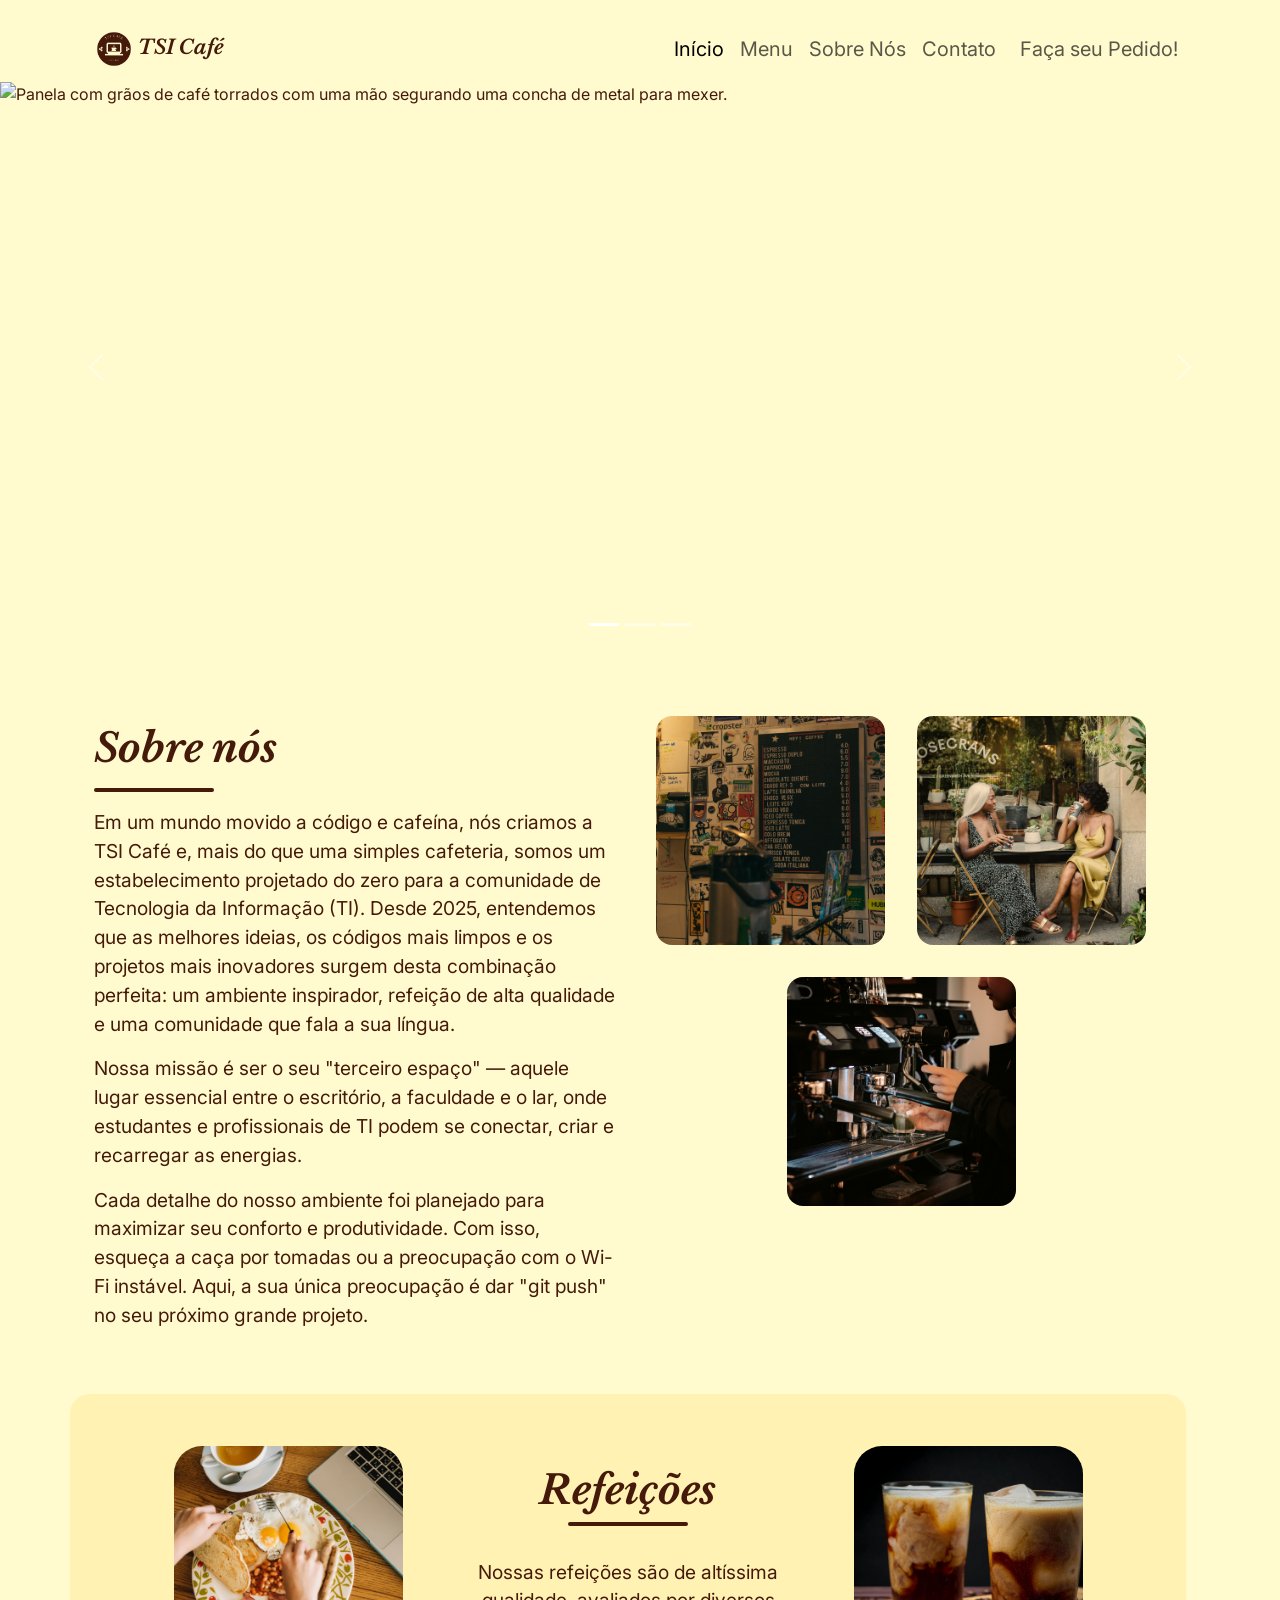
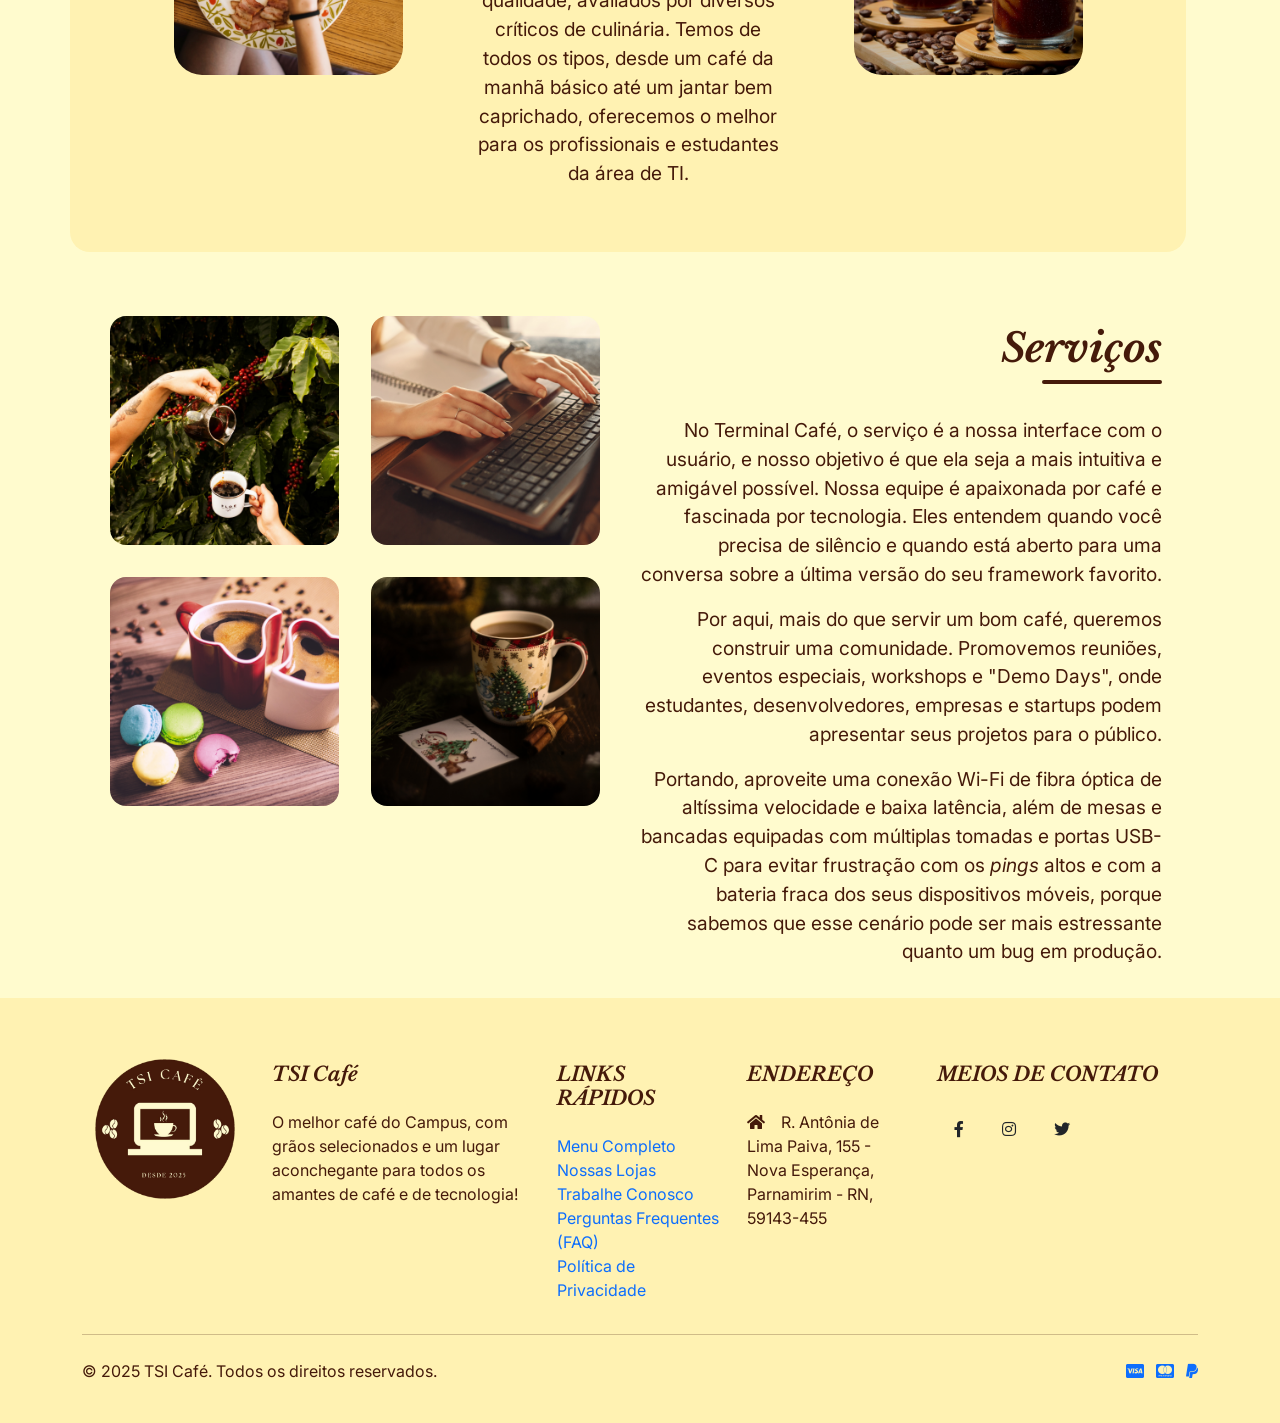
==== pages/home.html @ 7033ffb3 "Revisão da mesclagem de arquivos" ====
<!DOCTYPE html>
<html lang="pt-BR">
  <head>
    <meta charset="UTF-8" />
    <meta http-equiv="X-UA-Compatible" content="IE=edge" />
    <meta name="viewport" content="width=device-width, initial-scale=1.0" />
    <!-- Bootstrap 5 -->
    <link
      href="https://cdn.jsdelivr.net/npm/bootstrap@5.3.7/dist/css/bootstrap.min.css"
      rel="stylesheet"
    />
    <link
      rel="stylesheet"
      href="https://cdnjs.cloudflare.com/ajax/libs/font-awesome/5.15.4/css/all.min.css"
    />
    <link rel="stylesheet" href="../public/home.css" />
    <title>Bem-vindo(a) ao TSI Café!</title>
  </head>
  <body>
    <!-- Barra de Navegação -->
    <div id="barra-navegacao" class="container mt-3 rounded-3">
      <nav class="navbar navbar-expand-lg fs-5">
        <div class="container-fluid">
          <a class="navbar-brand" href="#">
            <img
              src="../public/img/TSI Café LOGO (TRANSPARENTE).png"
              alt="Logo do TSI Café"
              width="40px"
              height="40px"
            />
            TSI Café
          </a>
          <button
            class="navbar-toggler"
            type="button"
            data-bs-toggle="collapse"
            data-bs-target="#navbarNav"
            aria-controls="navbarNav"
            aria-expanded="false"
            aria-label="Toggle navigation"
          >
            <span class="navbar-toggler-icon"></span>
          </button>
          <div class="collapse navbar-collapse" id="navbarNav">
            <ul class="navbar-nav ms-auto">
              <li class="nav-item">
                <a class="nav-link active" aria-current="page" href="#"
                  >Início</a
                >
              </li>
              <li class="nav-item">
                <a class="nav-link" href="#">Menu</a>
              </li>
              <li class="nav-item">
                <a class="nav-link" href="#">Sobre Nós</a>
              </li>
              <li class="nav-item">
                <a class="nav-link" href="#">Contato</a>
              </li>
              <li class="nav-item">
                <a class="nav-link btn ms-2" href="shop.html"
                  >Faça seu Pedido!</a
                >
              </li>
            </ul>
          </div>
        </div>
      </nav>
    </div>
    <!-- Conteúdo/Página Principal -->
    <!-- Banners (CARROSSEL SLIDES) -->
    <div
      id="apresentacao_cafeteria"
      class="carousel slide carousel-fade mt-0 mb-5"
    >
      <div class="carousel-indicators">
        <button
          type="button"
          data-bs-target="#apresentacao_cafeteria"
          data-bs-slide-to="0"
          class="active"
          aria-current="true"
          aria-label="Slide 1"
        ></button>
        <button
          type="button"
          data-bs-target="#apresentacao_cafeteria"
          data-bs-slide-to="1"
          aria-label="Slide 2"
        ></button>
        <button
          type="button"
          data-bs-target="#apresentacao_cafeteria"
          data-bs-slide-to="2"
          aria-label="Slide 3"
        ></button>
      </div>
      <div class="carousel-inner">
        <!-- Slide 01 -->
        <div class="carousel-item active">
          <img
            src="../public/img/Conheça.png"
            class="d-block w-100"
            alt="Panela com grãos de café torrados com uma mão segurando uma concha de metal para mexer."
            style="width: auto; height: 570px"
          />
          <div class="carousel-caption d-none d-md-block">
            <h4 class="banner-home-titulo">
              Conheça como o nosso café é feito
            </h4>
            <p class="banner-home-descricao">
              Trabalhamos com grãos selecionados, de origem única e torra
              artesanal. Nossos baristas, ou como gostamos de chamar, nossos
              "Engenheiros de Cafeína", estão prontos para preparar o melhor
              café para auxiliar no seu desenvolvimento.
            </p>
          </div>
        </div>
        <!-- Slide 02 -->
        <div class="carousel-item">
          <img
            src="../public/img/Aconchegue-se.png"
            class="d-block w-100"
            alt="Conjunto de três amigos em uma mesa aproveitando o café, com um deles usando um laptop."
            style="width: auto; height: 570px"
          />
          <div class="carousel-caption d-none d-md-block">
            <h4 class="banner-home-titulo">
              Aconchegue-se com o nosso serviço de qualidade
            </h4>
            <p class="banner-home-descricao">
              Seja para debugar um código complexo, compilar um projeto da
              faculdade ou simplesmente sincronizar com a comunidade, o TSI Café
              é a sua casa. Puxe uma cadeira, conecte seu notebook e vamos,
              juntos, construir algo incrível.
            </p>
          </div>
        </div>
        <!-- Slide 03 -->
        <div class="carousel-item">
          <img
            src="../public/img/Desfrute.png"
            class="d-block w-100"
            alt="Uma estante enorme de livros com uma escada de suporte de madeira a frente."
            style="width: auto; height: 570px"
          />
          <div class="carousel-caption d-none d-md-block">
            <h4 class="banner-home-titulo">Desfrute de nossas parcerias</h4>
            <p class="banner-home-descricao">
              Nosso ecossistema vai além do café. Em <i>collab</i> com as
              principais empresas de tecnologia, startups e universidades,
              compilamos eventos e workshops exclusivos para a nossa comunidade.
              Além disso, nossas parcerias com livrarias e jornais garantem que
              você sempre tenha acesso a conhecimento e cultura de qualidade,
              sincronizando o melhor dos mundos para alimentar sua criatividade
              e seus projetos.
            </p>
          </div>
        </div>
      </div>
      <!-- Botões de navegação dos slides -->
      <button
        class="carousel-control-prev"
        type="button"
        data-bs-target="#apresentacao_cafeteria"
        data-bs-slide="prev"
      >
        <span class="carousel-control-prev-icon" aria-hidden="true"></span>
        <span class="visually-hidden">Anterior</span>
      </button>
      <button
        class="carousel-control-next"
        type="button"
        data-bs-target="#apresentacao_cafeteria"
        data-bs-slide="next"
      >
        <span class="carousel-control-next-icon" aria-hidden="true"></span>
        <span class="visually-hidden">Próximo</span>
      </button>
    </div>
    <main class="container mb-3 w-100">
      <!-- Seção "Sobre nós" -->
      <section id="sobre-container" class="container row">
        <article class="col w-50 text-start">
          <h1 class="secao-titulo">Sobre nós</h1>
          <hr
            style="
              width: 120px;
              border: 2.75px solid #451a0a;
              border-radius: 5px;
              opacity: 1;
            "
          />
          <p class="descricao">
            Em um mundo movido a código e cafeína, nós criamos a TSI Café e,
            mais do que uma simples cafeteria, somos um estabelecimento
            projetado do zero para a comunidade de Tecnologia da Informação
            (TI). Desde 2025, entendemos que as melhores ideias, os códigos mais
            limpos e os projetos mais inovadores surgem desta combinação
            perfeita: um ambiente inspirador, refeição de alta qualidade e uma
            comunidade que fala a sua língua.
          </p>
          <p class="descricao">
            Nossa missão é ser o seu "terceiro espaço" — aquele lugar essencial
            entre o escritório, a faculdade e o lar, onde estudantes e
            profissionais de TI podem se conectar, criar e recarregar as
            energias.
          </p>
          <p class="descricao">
            Cada detalhe do nosso ambiente foi planejado para maximizar seu
            conforto e produtividade. Com isso, esqueça a caça por tomadas ou a
            preocupação com o Wi-Fi instável. Aqui, a sua única preocupação é
            dar "git push" no seu próximo grande projeto.
          </p>
        </article>
        <figure class="col w-50">
          <img
            class="rounded-5 float-start w-50 p-3"
            src="../public/img/Espaço 03 (EXTRAS).png"
            alt="Espaço de atendimento com o laptop e a parede preenchida de adesivos diversos, além de um menu na parede com todos os itens disponíveis."
          />
          <img
            class="rounded-5 float-end w-50 p-3"
            src="../public/img/Espaço 01 (EXTRAS).png"
            alt="Duas mulheres negras, uma jovem e uma idosa, sentadas na frente de um estabelecimento, enquanto coversam e tomam café."
          />
          <img
            class="rounded-5 mx-auto d-block w-50 p-3"
            src="../public/img/Espaço 02 (EXTRAS).png"
            alt="Uma máquina de café profissional sendo usada por um homem calcasiano preparando uma xícara de café."
          />
        </figure>
      </section>
      <!-- Seção "Refeições" -->
      <section id="refeicoes-container" class="container row p-5">
        <figure class="col w-25">
          <img
            class="rounded-5 mx-auto d-block align-middle w-75 p-1"
            src="../public/img/Refeição (EXTRAS).png"
            alt="Em destaque, um prato cheio com ovos, pão, feijão e bacon, além de um copo de café e, ao lado, um laptop."
          />
        </figure>
        <article class="col w-50 text-center">
          <h1 class="secao-titulo">Refeições</h1>
          <hr
            style="
              margin: 0 auto 2rem auto;
              width: 120px;
              border: 2.75px solid #451a0a;
              border-radius: 5px;
              opacity: 1;
            "
          />
          <p class="descricao">
            Nossas refeições são de altíssima qualidade, avaliados por diversos
            críticos de culinária. Temos de todos os tipos, desde um café da
            manhã básico até um jantar bem caprichado, oferecemos o melhor para
            os profissionais e estudantes da área de TI.
          </p>
        </article>
        <figure class="col w-25">
          <img
            class="rounded-5 mx-auto d-block w-75 p-1"
            src="../public/img/Café gelado (EXTRAS).png"
            alt="Dois copos de vidro transparente de café com leite gelado."
          />
        </figure>
      </section>
      <!-- Seção "Serviços" -->
      <section id="servicos-container" class="container row">
        <figure class="col w-50">
          <img
            class="rounded-5 float-start w-50 p-3"
            src="../public/img/Campos de Café (EXTRAS).png"
            alt="Copo de café sendo servido em frente a uma muda de café."
          />
          <img
            class="rounded-5 float-end w-50 p-3"
            src="../public/img/Computador (EXTRAS).png"
            alt="Um laptop sendo usado por uma pessoa com um caderno aberto embaixo dos braços."
          />
          <img
            class="rounded-5 float-start w-50 p-3"
            src="../public/img/Evento 01 (EXTRAS).png"
            alt="Duas xícaras com formato de coração cheios de café, acompanhados de macarones coloridos."
          />
          <img
            class="rounded-5 float-end w-50 p-3"
            src="../public/img/Evento 02 (EXTRAS).png"
            alt="Uma caneca com árvore de natal como desenho cheio de café, ao lado de um conjunto de canela e uma carta de Natal."
          />
        </figure>
        <article class="col w-50 text-end">
          <h1 class="secao-titulo">Serviços</h1>
          <hr
            style="
              margin: 0 0 2rem auto;
              width: 120px;
              border: 2.75px solid #451a0a;
              border-radius: 5px;
              opacity: 1;
            "
          />
          <p class="descricao">
            No Terminal Café, o serviço é a nossa interface com o usuário, e
            nosso objetivo é que ela seja a mais intuitiva e amigável possível.
            Nossa equipe é apaixonada por café e fascinada por tecnologia. Eles
            entendem quando você precisa de silêncio e quando está aberto para
            uma conversa sobre a última versão do seu framework favorito.
          </p>
          <p class="descricao">
            Por aqui, mais do que servir um bom café, queremos construir uma
            comunidade. Promovemos reuniões, eventos especiais, workshops e
            "Demo Days", onde estudantes, desenvolvedores, empresas e startups
            podem apresentar seus projetos para o público.
          </p>
          <p class="descricao">
            Portando, aproveite uma conexão Wi-Fi de fibra óptica de altíssima
            velocidade e baixa latência, além de mesas e bancadas equipadas com
            múltiplas tomadas e portas USB-C para evitar frustração com os
            <i>pings</i> altos e com a bateria fraca dos seus dispositivos
            móveis, porque sabemos que esse cenário pode ser mais estressante
            quanto um bug em produção.
          </p>
        </article>
      </section>
    </main>
    <!-- Rodepé da Página -->
    <footer class="pt-5 pb-4">
      <div class="container text-center text-md-start">
        <div class="row text-center text-md-start">
          <!-- Resumo da Marca -->
          <figure class="col-md-3 col-lg-2 col-xl-2 mx-auto">
            <img
              id="logo-tsi-cafe-maior"
              class="p-0 m-0 w-100"
              src="../public/img/TSI Café LOGO (TRANSPARENTE).png"
              alt="Logo do TSI Café"
            />
          </figure>
          <div class="col-md-3 col-lg-3 col-xl-3 mx-auto mt-3">
            <h5 class="mb-4 rodape-titulo">TSI Café</h5>
            <p>
              O melhor café do Campus, com grãos selecionados e um lugar
              aconchegante para todos os amantes de café e de tecnologia!
            </p>
          </div>
          <!-- Liks de Acesso Rápidos -->
          <div class="col-md-2 col-lg-2 col-xl-2 mx-auto mt-3">
            <h5 class="text-uppercase mb-4 rodape-titulo">Links Rápidos</h5>
            <ul class="list-unstyled">
              <li>
                <a href="#" style="text-decoration: none"> Menu Completo</a>
              </li>
              <li>
                <a href="#" style="text-decoration: none"> Nossas Lojas</a>
              </li>
              <li>
                <a href="#" style="text-decoration: none"> Trabalhe Conosco</a>
              </li>
              <li>
                <a href="#" style="text-decoration: none">
                  Perguntas Frequentes (FAQ)</a
                >
              </li>
              <li>
                <a href="#" style="text-decoration: none">
                  Política de Privacidade</a
                >
              </li>
            </ul>
          </div>
          <!-- Endereço do Estabelecimento -->
          <div class="col-md-3 col-lg-2 col-xl-2 mx-auto mt-3">
            <h5 class="text-uppercase mb-4 rodape-titulo">Endereço</h5>
            <p>
              <i class="fas fa-home me-3"></i>R. Antônia de Lima Paiva, 155 -
              Nova Esperança, Parnamirim - RN, 59143-455
            </p>
          </div>
          <!-- Meios de Comunicação / Redes Sociais -->
          <div class="col-md-4 col-lg-3 col-xl-3 mx-auto mt-3">
            <h5 class="text-uppercase mb-4 rodape-titulo">Meios de Contato</h5>
            <a href="#" class="btn btn-social mx-1">
              <i class="fab fa-facebook-f"></i>
            </a>
            <a href="#" class="btn btn-social mx-1">
              <i class="fab fa-instagram"></i>
            </a>
            <a href="#" class="btn btn-social mx-1">
              <i class="fab fa-twitter"></i>
            </a>
            <!-- Coloque também o GitHub aqui, com o link para a página do trabalho. -->
          </div>
        </div>
        <!-- Direitos autorais -->
        <hr class="mb-4" />
        <div class="row align-items-center">
          <div class="col-md-7 col-lg-8">
            <p class="text-center text-md-start">
              &copy 2025 TSI Café. Todos os direitos reservados.
            </p>
          </div>
          <div class="col-md-5 col-lg-4">
            <div class="text-center text-md-end">
              <ul class="list-unstyled list-inline">
                <li class="list-inline-item">
                  <a href="#" style="text-decoration: none"
                    ><i class="fab fa-cc-visa"></i
                  ></a>
                </li>
                <li class="list-inline-item">
                  <a href="#" style="text-decoration: none"
                    ><i class="fab fa-cc-mastercard"></i
                  ></a>
                </li>
                <li class="list-inline-item">
                  <a href="#" style="text-decoration: none"
                    ><i class="fab fa-paypal"></i
                  ></a>
                </li>
              </ul>
            </div>
          </div>
        </div>
      </div>
    </footer>
  </body>
  <script src="https://cdn.jsdelivr.net/npm/bootstrap@5.3.7/dist/js/bootstrap.bundle.min.js"></script>
</html>
---- public/home.css ----
/* ===== BASE DO SITE ===== */
/* Importar fontes: */
/* Inter Sans-serif Font */
@import url("https://fonts.googleapis.com/css2?family=Inter:ital,opsz,wght@0,14..32,100..900;1,14..32,100..900&display=swap");
/* Libre Baskerville Serif Font */
@import url("https://fonts.googleapis.com/css2?family=Libre+Baskerville:ital,wght@0,400;0,700;1,400&display=swap");

* {
  margin: 0;
  padding: 0;
  box-sizing: border-box;
  font-family: "Inter", sans-serif, Arial, Helvetica, sans-serif;
}

body {
  background-color: #fffbce; /* Bege claro */
  color: #451a0a; /* Marrom café */
  font-style: normal;
}

.navbar-brand {
  color: #451a0a;
}

/* ===== CARROSSEL ===== */
.banner-home-titulo,
.banner-home-descricao {
  color: #fffbce;
}

.navbar-brand,
.banner-home-titulo,
.rodape-titulo {
  font-family: "Libre Baskerville", serif, "Times New Roman", Times, serif;
  font-weight: bold;
  font-style: italic;
}

/* ===== CONTEÚDO PRINCIPAL DA PÁGINA ===== */
/* Formatação das seções */
.secao-titulo {
  margin-top: 1.5rem;
  margin-bottom: 0.5rem;
  font-family: "Libre Baskerville", serif, "Times New Roman", Times, serif;
  font-weight: bold;
  font-style: italic;
}

#sobre-container,
#refeicoes-container,
#servicos-container {
  margin-top: 3rem;
}

#refeicoes-container {
  background-color: #fff2b2;
  border-radius: 20px;
}

.descricao {
  font-size: larger;
}

/* ===== RODAPÉ ===== */
footer {
  background-color: #fff2b2;
}
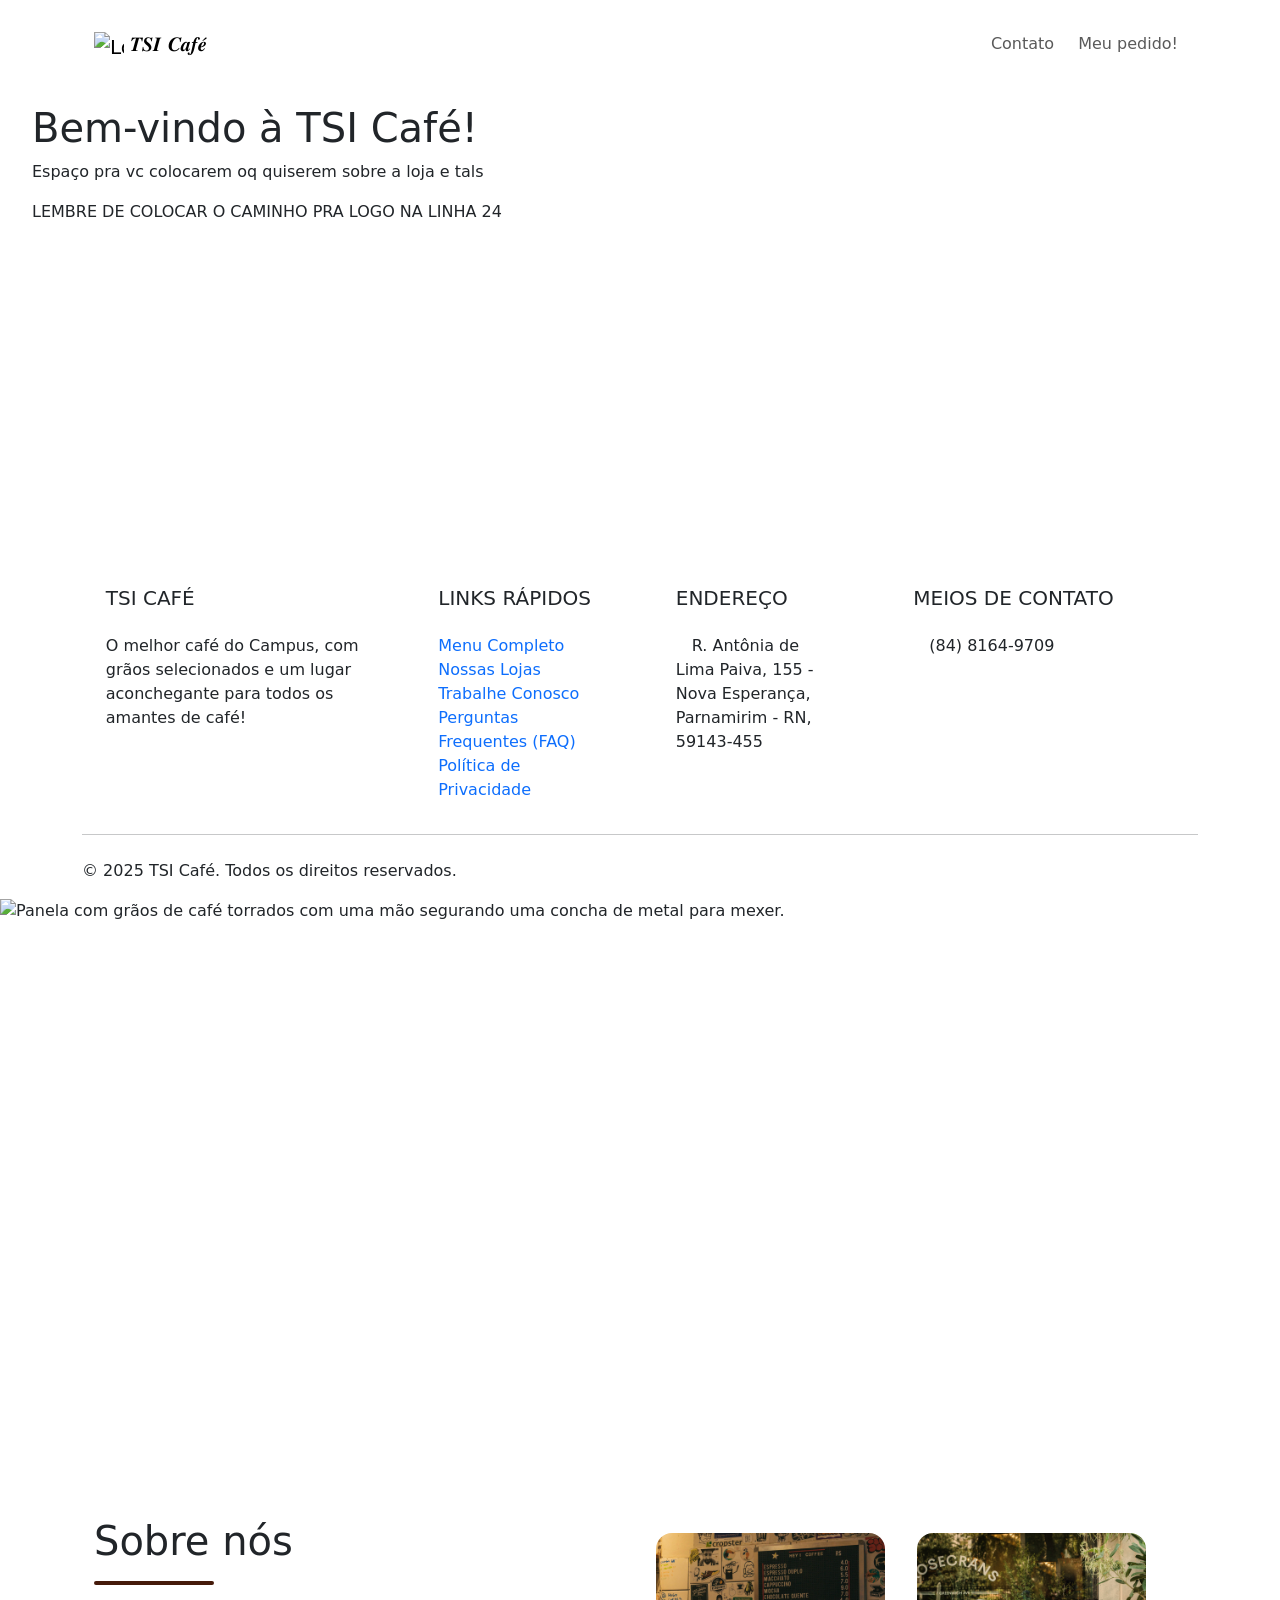
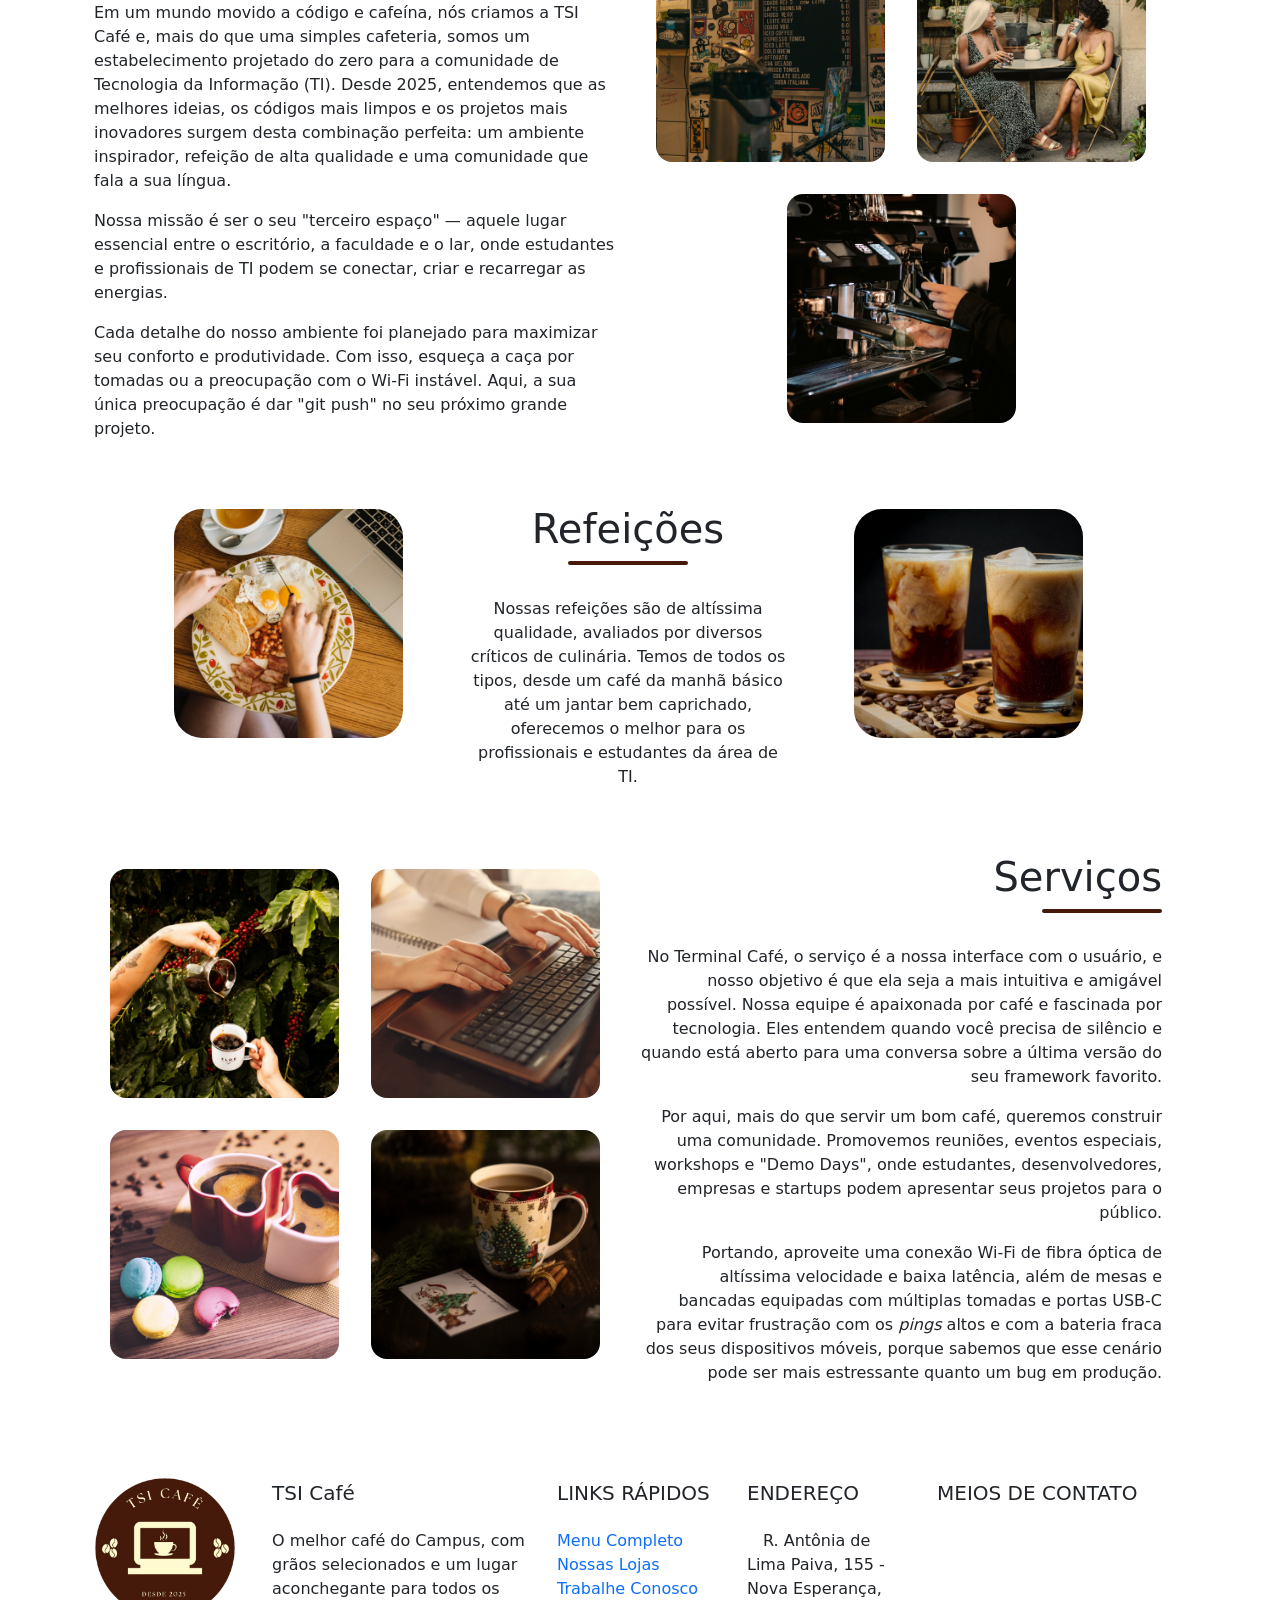
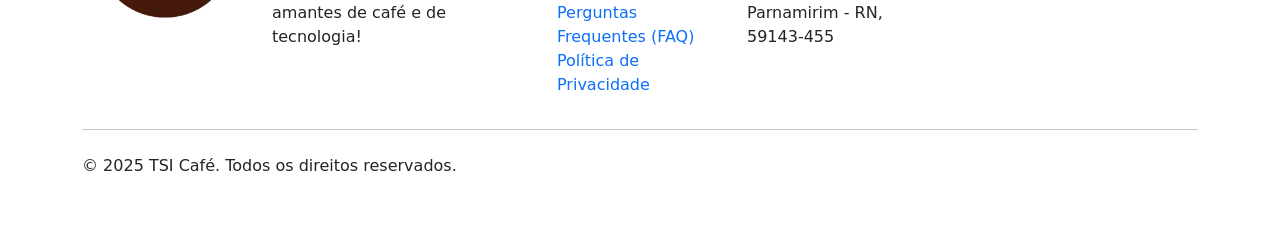
==== commit 2bb123a5: "Merge: Resolvido conflitos em HTML e CSS, e ajustado caminhos" ====
--- a/pages/home.html
+++ b/pages/home.html
@@ -6,64 +6,102 @@
     <meta name="viewport" content="width=device-width, initial-scale=1.0" />
     <!-- Bootstrap 5 -->
     <link
-      href="https://cdn.jsdelivr.net/npm/bootstrap@5.3.7/dist/css/bootstrap.min.css"
-      rel="stylesheet"
+        href="https://cdn.jsdelivr.net/npm/bootstrap@5.3.7/dist/css/bootstrap.min.css"
+        rel="stylesheet"
     />
-    <link
-      rel="stylesheet"
-      href="https://cdnjs.cloudflare.com/ajax/libs/font-awesome/5.15.4/css/all.min.css"
-    />
-    <link rel="stylesheet" href="../public/home.css" />
-    <title>Bem-vindo(a) ao TSI Café!</title>
-  </head>
-  <body>
-    <!-- Barra de Navegação -->
-    <div id="barra-navegacao" class="container mt-3 rounded-3">
-      <nav class="navbar navbar-expand-lg fs-5">
-        <div class="container-fluid">
-          <a class="navbar-brand" href="#">
-            <img
-              src="../public/img/TSI Café LOGO (TRANSPARENTE).png"
-              alt="Logo do TSI Café"
-              width="40px"
-              height="40px"
-            />
-            TSI Café
-          </a>
-          <button
-            class="navbar-toggler"
-            type="button"
-            data-bs-toggle="collapse"
-            data-bs-target="#navbarNav"
-            aria-controls="navbarNav"
-            aria-expanded="false"
-            aria-label="Toggle navigation"
-          >
-            <span class="navbar-toggler-icon"></span>
-          </button>
-          <div class="collapse navbar-collapse" id="navbarNav">
-            <ul class="navbar-nav ms-auto">
-              <li class="nav-item">
-                <a class="nav-link active" aria-current="page" href="#"
-                  >Início</a
-                >
-              </li>
-              <li class="nav-item">
-                <a class="nav-link" href="#">Menu</a>
-              </li>
-              <li class="nav-item">
-                <a class="nav-link" href="#">Sobre Nós</a>
-              </li>
-              <li class="nav-item">
-                <a class="nav-link" href="#">Contato</a>
-              </li>
-              <li class="nav-item">
-                <a class="nav-link btn ms-2" href="shop.html"
-                  >Faça seu Pedido!</a
-                >
-              </li>
-            </ul>
-          </div>
+    <title>TSI Café</title>
+    <link rel="stylesheet" href="public/home.css" />
+</head>
+<body>
+    <div class="container mt-3 rounded-3"> 
+        <nav class="navbar navbar-expand-lg"> 
+            <div class="container-fluid"> 
+                <a class="navbar-brand" href="#">
+                    <img src="TSI Café LOGO (TRANSPARENTE).png" alt="Logo Cafeteria" width="30" height="24" class="d-inline-block align-text-top">
+                    𝑻𝑺𝑰 𝑪𝒂𝒇𝒆́
+                </a>
+                <button class="navbar-toggler" type="button" data-bs-toggle="collapse" data-bs-target="#navbarNav" aria-controls="navbarNav" aria-expanded="false" aria-label="Toggle navigation">
+                    <span class="navbar-toggler-icon"></span>
+                </button>
+                <div class="collapse navbar-collapse" id="navbarNav">
+                    <ul class="navbar-nav ms-auto">
+                        </li>
+                        <li class="nav-item">
+                            <a class="nav-link" href="#">Contato</a>
+                        </li>
+                        <li class="nav-item">
+                            <a class="nav-link btn ms-2" href="shop.html">Meu pedido!</a>
+                        </li>
+                    </ul>
+                </div>
+            </div>
+        </nav>
+    </div>
+    <main style="min-height: 50vh; padding: 2rem;">
+        <h1>Bem-vindo à TSI Café!</h1>
+        <p>Espaço pra vc colocarem oq quiserem sobre a loja e tals</p>
+        <p>LEMBRE DE COLOCAR O CAMINHO PRA LOGO NA LINHA 24</p>
+    </main>
+
+    <footer class="pt-5 pb-4"> 
+        <div class="container text-center text-md-start">
+            <div class="row text-center text-md-start">
+
+                <div class="col-md-3 col-lg-3 col-xl-3 mx-auto mt-3">
+                    <h5 class="text-uppercase mb-4 font-weight-bold">TSI Café</h5>
+                    <p>O melhor café do Campus, com grãos selecionados e um lugar aconchegante para todos os amantes de café!</p>
+                </div>
+
+                <div class="col-md-2 col-lg-2 col-xl-2 mx-auto mt-3">
+                    <h5 class="text-uppercase mb-4 font-weight-bold">Links Rápidos</h5>
+                    <ul class="list-unstyled">
+                        <li><a href="#" style="text-decoration: none;"> Menu Completo</a></li>
+                        <li><a href="#" style="text-decoration: none;"> Nossas Lojas</a></li>
+                        <li><a href="#" style="text-decoration: none;"> Trabalhe Conosco</a></li>
+                        <li><a href="#" style="text-decoration: none;"> Perguntas Frequentes (FAQ)</a></li>
+                        <li><a href="#" style="text-decoration: none;"> Política de Privacidade</a></li>
+                    </ul>
+                </div>
+                <div class="col-md-3 col-lg-2 col-xl-2 mx-auto mt-3">
+                    <h5 class="text-uppercase mb-4 font-weight-bold">Endereço</h5>
+                    <p><i class="fas fa-home me-3"></i>R. Antônia de Lima Paiva, 155 - Nova Esperança, Parnamirim - RN, 59143-455
+                </div>
+
+                <div class="col-md-4 col-lg-3 col-xl-3 mx-auto mt-3">
+                    <h5 class="text-uppercase mb-4 font-weight-bold">Meios de Contato</h5>
+                    <p><a href="tel:+5584981649709" style="text-decoration: none; color: inherit;"><i class="fas fa-phone me-3"></i> (84) 8164-9709</a></p>
+                    <a href="https://www.facebook.com/IFRNPAR/?locale=pt_BR" class="btn btn-social mx-1">
+                        <i class="fab fa-facebook-f"></i> 
+                    </a>
+                    <a href="https://www.instagram.com/ifrnpar_oficial/?hl=pt" class="btn btn-social mx-1">
+                        <i class="fab fa-instagram"></i> 
+                    </a>
+                </div>
+
+            </div>
+
+            <hr class="mb-4">
+
+            <div class="row align-items-center">
+                <div class="col-md-7 col-lg-8">
+                    <p class="text-center text-md-start">© 2025 TSI Café. Todos os direitos reservados.</p>
+                </div>
+                <div class="col-md-5 col-lg-4">
+                    <div class="text-center text-md-end">
+                        <ul class="list-unstyled list-inline">
+                            <li class="list-inline-item">
+                                <a href="#" style="text-decoration: none;"><i class="fab fa-cc-visa"></i></a>
+                            </li>
+                            <li class="list-inline-item">
+                                <a href="#" style="text-decoration: none;"><i class="fab fa-cc-mastercard"></i></a>
+                            </li>
+                            <li class="list-inline-item">
+                                <a href="#" style="text-decoration: none;"><i class="fab fa-paypal"></i></a>
+                            </li>
+                        </ul>
+                    </div>
+                </div>
+            </div>
         </div>
       </nav>
     </div>
@@ -425,6 +463,6 @@
         </div>
       </div>
     </footer>
-  </body>
-  <script src="https://cdn.jsdelivr.net/npm/bootstrap@5.3.7/dist/js/bootstrap.bundle.min.js"></script>
+    <script src="https://cdn.jsdelivr.net/npm/bootstrap@5.3.7/dist/js/bootstrap.bundle.min.js"></script>
+</body>
 </html>
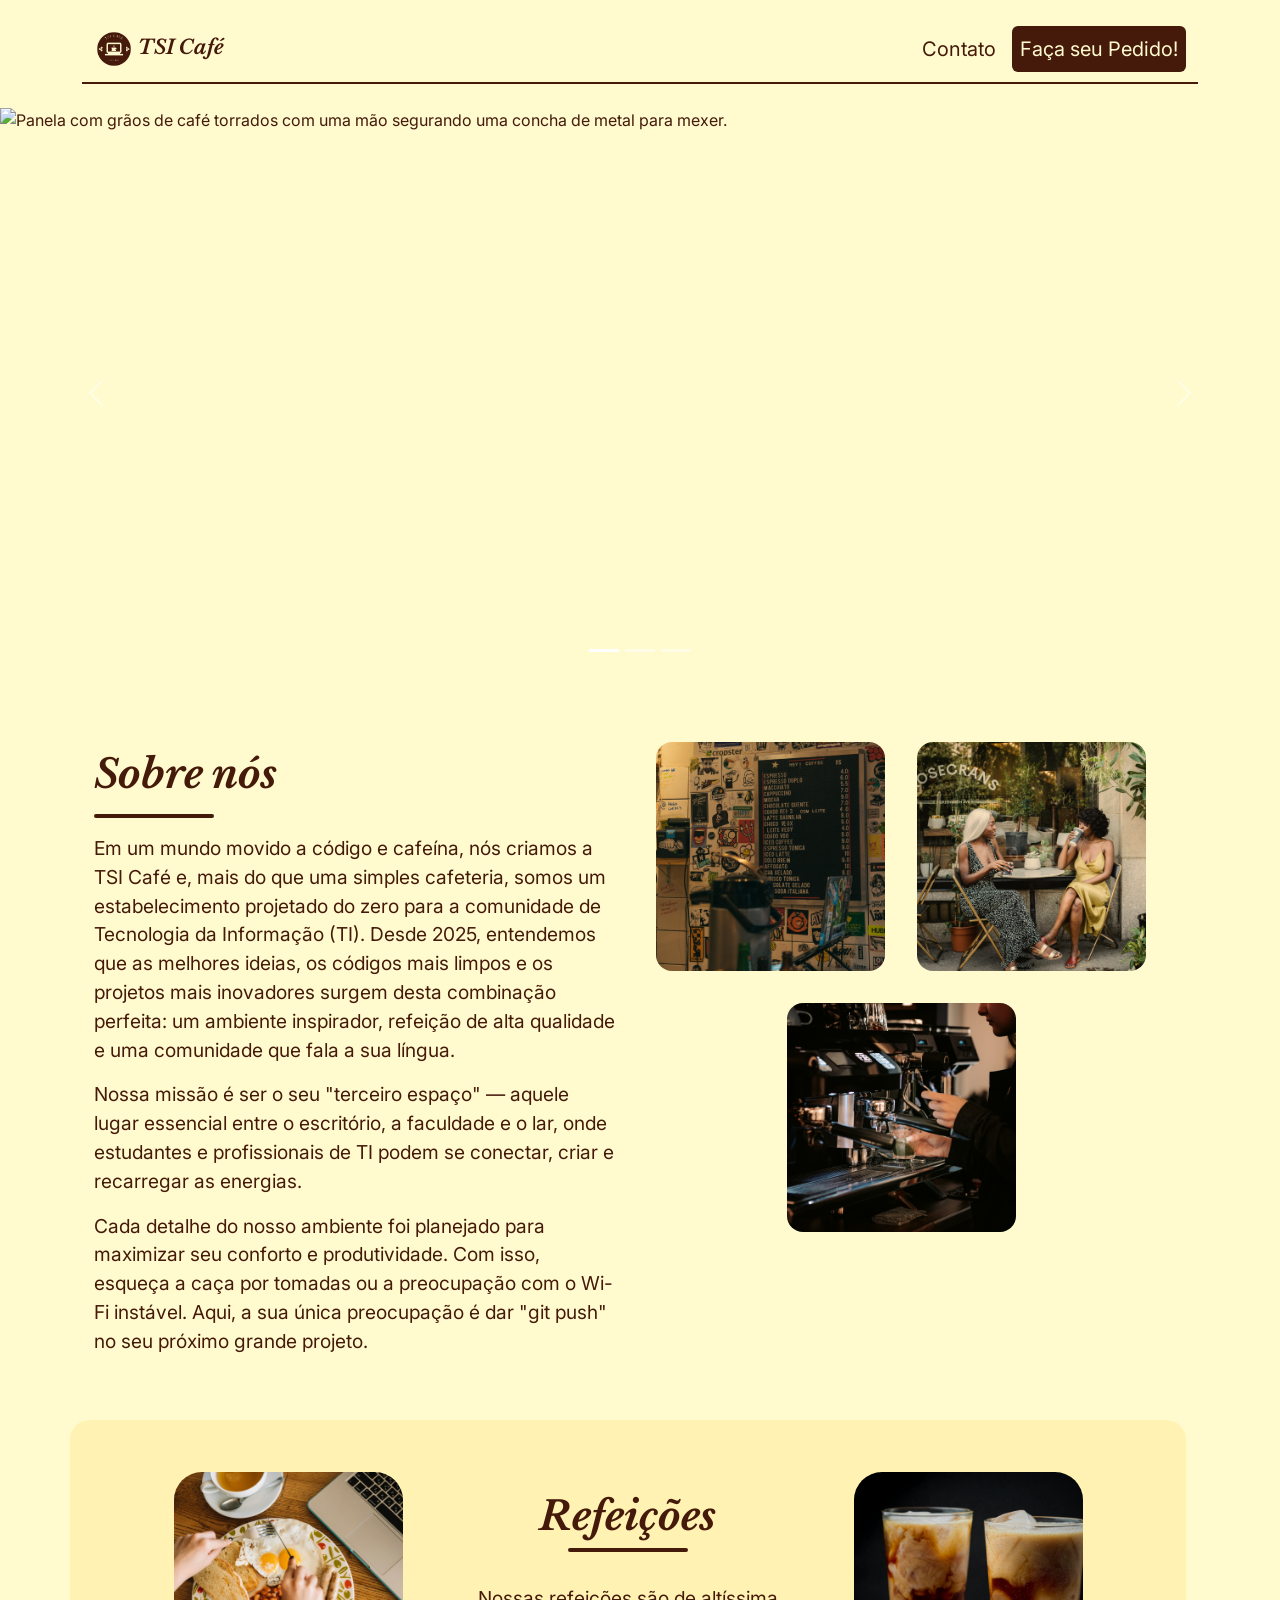
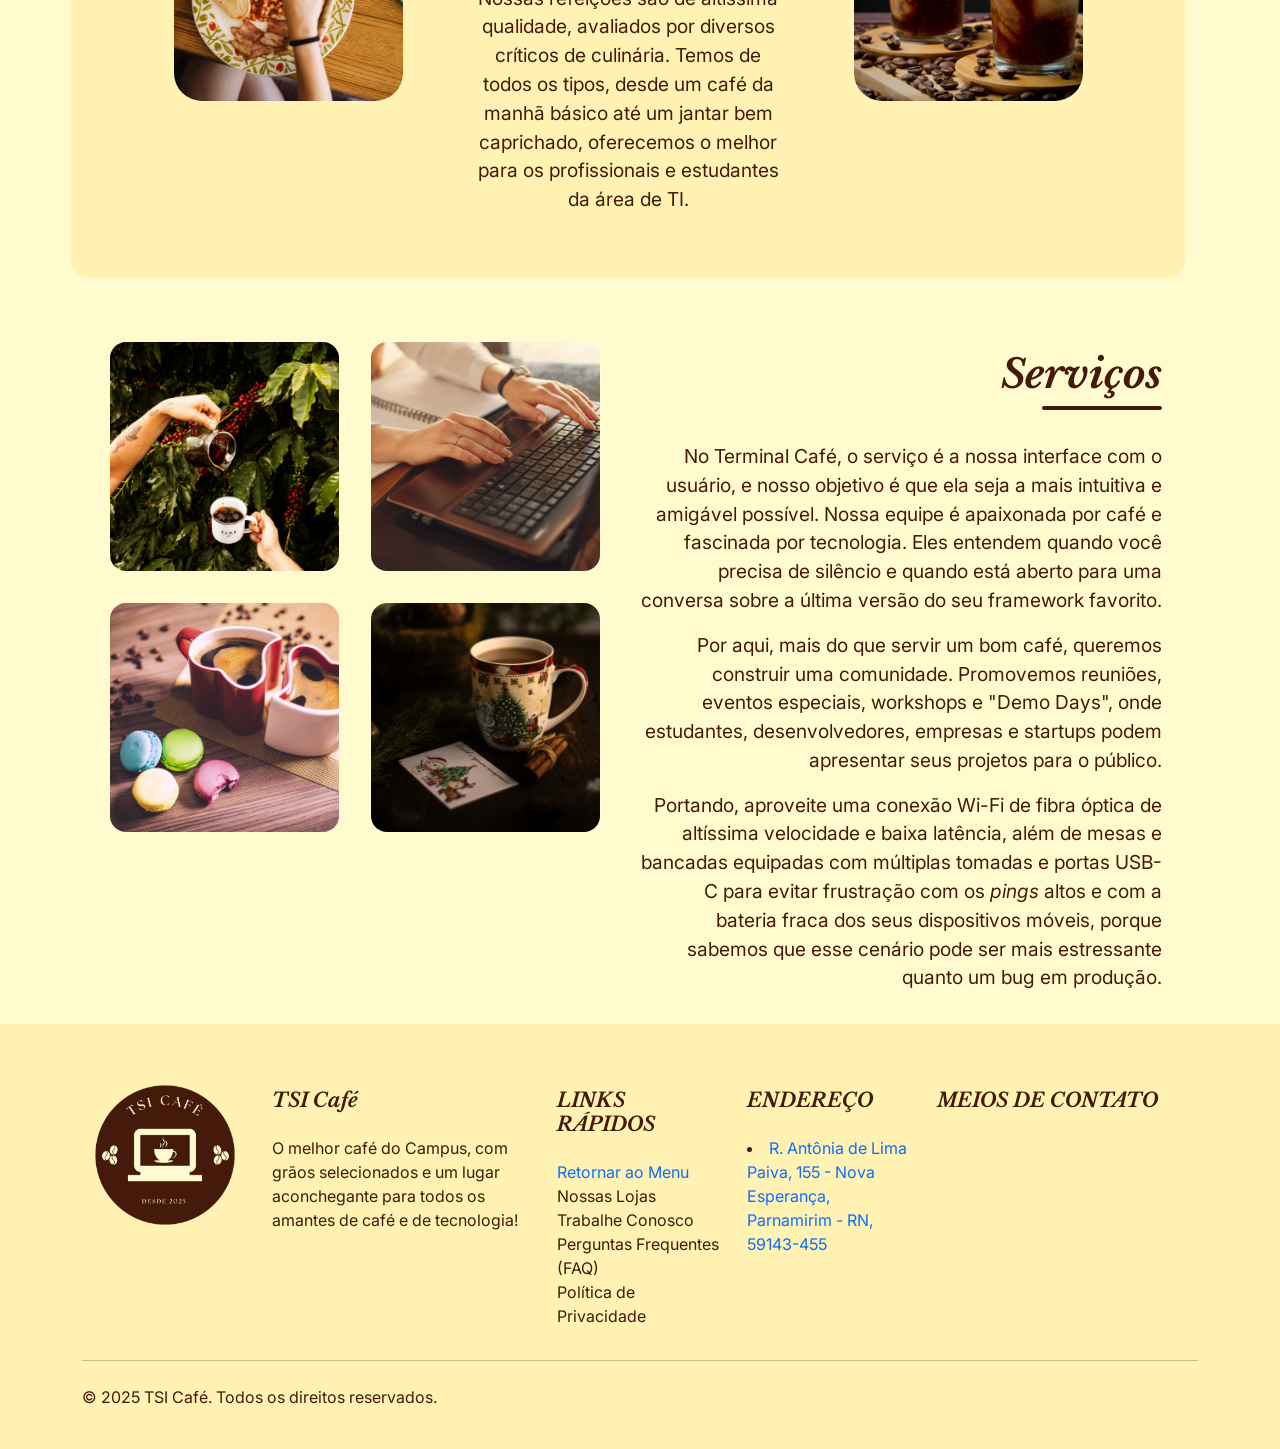
==== commit fe3a152f: "Ultima alteração até a revisão final, estilos melhorados, carrosséis expandidos na página shop.html," ====
--- a/pages/home.html
+++ b/pages/home.html
@@ -1,468 +1,318 @@
 <!DOCTYPE html>
 <html lang="pt-BR">
-  <head>
-    <meta charset="UTF-8" />
-    <meta http-equiv="X-UA-Compatible" content="IE=edge" />
-    <meta name="viewport" content="width=device-width, initial-scale=1.0" />
-    <!-- Bootstrap 5 -->
-    <link
-        href="https://cdn.jsdelivr.net/npm/bootstrap@5.3.7/dist/css/bootstrap.min.css"
-        rel="stylesheet"
-    />
-    <title>TSI Café</title>
-    <link rel="stylesheet" href="public/home.css" />
+
+<head>
+  <meta charset="UTF-8" />
+  <meta http-equiv="X-UA-Compatible" content="IE=edge" />
+  <meta name="viewport" content="width=device-width, initial-scale=1.0" />
+  <!-- Bootstrap 5 -->
+  <link href="https://cdn.jsdelivr.net/npm/bootstrap@5.3.7/dist/css/bootstrap.min.css" rel="stylesheet" />
+  <link rel="stylesheet" type='text/css' href="https://cdn.jsdelivr.net/gh/devicons/devicon@latest/devicon.min.css" />
+  <link rel="stylesheet" href="../public/home.css" />
+  <title>Bem-vindo(a) ao TSI Café!</title>
 </head>
+
 <body>
-    <div class="container mt-3 rounded-3"> 
-        <nav class="navbar navbar-expand-lg"> 
-            <div class="container-fluid"> 
-                <a class="navbar-brand" href="#">
-                    <img src="TSI Café LOGO (TRANSPARENTE).png" alt="Logo Cafeteria" width="30" height="24" class="d-inline-block align-text-top">
-                    𝑻𝑺𝑰 𝑪𝒂𝒇𝒆́
-                </a>
-                <button class="navbar-toggler" type="button" data-bs-toggle="collapse" data-bs-target="#navbarNav" aria-controls="navbarNav" aria-expanded="false" aria-label="Toggle navigation">
-                    <span class="navbar-toggler-icon"></span>
-                </button>
-                <div class="collapse navbar-collapse" id="navbarNav">
-                    <ul class="navbar-nav ms-auto">
-                        </li>
-                        <li class="nav-item">
-                            <a class="nav-link" href="#">Contato</a>
-                        </li>
-                        <li class="nav-item">
-                            <a class="nav-link btn ms-2" href="shop.html">Meu pedido!</a>
-                        </li>
-                    </ul>
-                </div>
-            </div>
-        </nav>
+  <!-- Barra de Navegação -->
+  <div id="barra-navegacao" class="container mt-3 mb-4 rounded-3">
+    <nav class="navbar navbar-expand-lg fs-5">
+      <div class="container-fluid">
+        <a class="navbar-brand" href="#">
+          <img src="../public/img/TSI Café LOGO (TRANSPARENTE).png" alt="Logo do TSI Café" width="40px" height="40px" />
+          TSI Café
+        </a>
+        <button class="navbar-toggler" type="button" data-bs-toggle="collapse" data-bs-target="#navbarNav"
+          aria-controls="navbarNav" aria-expanded="false" aria-label="Toggle navigation">
+          <span class="navbar-toggler-icon"></span>
+        </button>
+        <div class="collapse navbar-collapse" id="navbarNav">
+          <ul class="navbar-nav ms-auto">
+            </li>
+            <li class="nav-item">
+              <a class="nav-link" href="#">Contato</a>
+            </li>
+            <li class="nav-item">
+              <a class="nav-link btn ms-2" href="shop.html">Faça seu Pedido!</a>
+            </li>
+          </ul>
+        </div>
+      </div>
+    </nav>
+  </div>
+  <!-- Conteúdo/Página Principal -->
+  <!-- Banners (CARROSSEL SLIDES) -->
+  <div id="apresentacao_cafeteria" class="carousel slide carousel-fade mt-0 mb-5">
+    <div class="carousel-indicators">
+      <button type="button" data-bs-target="#apresentacao_cafeteria" data-bs-slide-to="0" class="active"
+        aria-current="true" aria-label="Slide 1"></button>
+      <button type="button" data-bs-target="#apresentacao_cafeteria" data-bs-slide-to="1" aria-label="Slide 2"></button>
+      <button type="button" data-bs-target="#apresentacao_cafeteria" data-bs-slide-to="2" aria-label="Slide 3"></button>
     </div>
-    <main style="min-height: 50vh; padding: 2rem;">
-        <h1>Bem-vindo à TSI Café!</h1>
-        <p>Espaço pra vc colocarem oq quiserem sobre a loja e tals</p>
-        <p>LEMBRE DE COLOCAR O CAMINHO PRA LOGO NA LINHA 24</p>
-    </main>
-
-    <footer class="pt-5 pb-4"> 
-        <div class="container text-center text-md-start">
-            <div class="row text-center text-md-start">
-
-                <div class="col-md-3 col-lg-3 col-xl-3 mx-auto mt-3">
-                    <h5 class="text-uppercase mb-4 font-weight-bold">TSI Café</h5>
-                    <p>O melhor café do Campus, com grãos selecionados e um lugar aconchegante para todos os amantes de café!</p>
-                </div>
-
-                <div class="col-md-2 col-lg-2 col-xl-2 mx-auto mt-3">
-                    <h5 class="text-uppercase mb-4 font-weight-bold">Links Rápidos</h5>
-                    <ul class="list-unstyled">
-                        <li><a href="#" style="text-decoration: none;"> Menu Completo</a></li>
-                        <li><a href="#" style="text-decoration: none;"> Nossas Lojas</a></li>
-                        <li><a href="#" style="text-decoration: none;"> Trabalhe Conosco</a></li>
-                        <li><a href="#" style="text-decoration: none;"> Perguntas Frequentes (FAQ)</a></li>
-                        <li><a href="#" style="text-decoration: none;"> Política de Privacidade</a></li>
-                    </ul>
-                </div>
-                <div class="col-md-3 col-lg-2 col-xl-2 mx-auto mt-3">
-                    <h5 class="text-uppercase mb-4 font-weight-bold">Endereço</h5>
-                    <p><i class="fas fa-home me-3"></i>R. Antônia de Lima Paiva, 155 - Nova Esperança, Parnamirim - RN, 59143-455
-                </div>
-
-                <div class="col-md-4 col-lg-3 col-xl-3 mx-auto mt-3">
-                    <h5 class="text-uppercase mb-4 font-weight-bold">Meios de Contato</h5>
-                    <p><a href="tel:+5584981649709" style="text-decoration: none; color: inherit;"><i class="fas fa-phone me-3"></i> (84) 8164-9709</a></p>
-                    <a href="https://www.facebook.com/IFRNPAR/?locale=pt_BR" class="btn btn-social mx-1">
-                        <i class="fab fa-facebook-f"></i> 
-                    </a>
-                    <a href="https://www.instagram.com/ifrnpar_oficial/?hl=pt" class="btn btn-social mx-1">
-                        <i class="fab fa-instagram"></i> 
-                    </a>
-                </div>
-
-            </div>
-
-            <hr class="mb-4">
-
-            <div class="row align-items-center">
-                <div class="col-md-7 col-lg-8">
-                    <p class="text-center text-md-start">© 2025 TSI Café. Todos os direitos reservados.</p>
-                </div>
-                <div class="col-md-5 col-lg-4">
-                    <div class="text-center text-md-end">
-                        <ul class="list-unstyled list-inline">
-                            <li class="list-inline-item">
-                                <a href="#" style="text-decoration: none;"><i class="fab fa-cc-visa"></i></a>
-                            </li>
-                            <li class="list-inline-item">
-                                <a href="#" style="text-decoration: none;"><i class="fab fa-cc-mastercard"></i></a>
-                            </li>
-                            <li class="list-inline-item">
-                                <a href="#" style="text-decoration: none;"><i class="fab fa-paypal"></i></a>
-                            </li>
-                        </ul>
-                    </div>
-                </div>
-            </div>
-        </div>
-      </nav>
+    <div class="carousel-inner">
+      <!-- Slide 01 -->
+      <div class="carousel-item active">
+        <img src="../public/img/Conheça.png" class="d-block w-100"
+          alt="Panela com grãos de café torrados com uma mão segurando uma concha de metal para mexer."
+          style="width: auto; height: 570px" />
+        <div class="carousel-caption d-none d-md-block">
+          <h4 class="banner-home-titulo">
+            Conheça como o nosso café é feito
+          </h4>
+          <p class="banner-home-descricao">
+            Trabalhamos com grãos selecionados, de origem única e torra
+            artesanal. Nossos baristas, ou como gostamos de chamar, nossos
+            "Engenheiros de Cafeína", estão prontos para preparar o melhor
+            café para auxiliar no seu desenvolvimento.
+          </p>
+        </div>
+      </div>
+      <!-- Slide 02 -->
+      <div class="carousel-item">
+        <img src="../public/img/Aconchegue-se.png" class="d-block w-100"
+          alt="Conjunto de três amigos em uma mesa aproveitando o café, com um deles usando um laptop."
+          style="width: auto; height: 570px" />
+        <div class="carousel-caption d-none d-md-block">
+          <h4 class="banner-home-titulo">
+            Aconchegue-se com o nosso serviço de qualidade
+          </h4>
+          <p class="banner-home-descricao">
+            Seja para debugar um código complexo, compilar um projeto da
+            faculdade ou simplesmente sincronizar com a comunidade, o TSI Café
+            é a sua casa. Puxe uma cadeira, conecte seu notebook e vamos,
+            juntos, construir algo incrível.
+          </p>
+        </div>
+      </div>
+      <!-- Slide 03 -->
+      <div class="carousel-item">
+        <img src="../public/img/Desfrute.png" class="d-block w-100"
+          alt="Uma estante enorme de livros com uma escada de suporte de madeira a frente."
+          style="width: auto; height: 570px" />
+        <div class="carousel-caption d-none d-md-block">
+          <h4 class="banner-home-titulo">Desfrute de nossas parcerias</h4>
+          <p class="banner-home-descricao">
+            Nosso ecossistema vai além do café. Em <i>collab</i> com as
+            principais empresas de tecnologia, startups e universidades,
+            compilamos eventos e workshops exclusivos para a nossa comunidade.
+            Além disso, nossas parcerias com livrarias e jornais garantem que
+            você sempre tenha acesso a conhecimento e cultura de qualidade,
+            sincronizando o melhor dos mundos para alimentar sua criatividade
+            e seus projetos.
+          </p>
+        </div>
+      </div>
     </div>
-    <!-- Conteúdo/Página Principal -->
-    <!-- Banners (CARROSSEL SLIDES) -->
-    <div
-      id="apresentacao_cafeteria"
-      class="carousel slide carousel-fade mt-0 mb-5"
-    >
-      <div class="carousel-indicators">
-        <button
-          type="button"
-          data-bs-target="#apresentacao_cafeteria"
-          data-bs-slide-to="0"
-          class="active"
-          aria-current="true"
-          aria-label="Slide 1"
-        ></button>
-        <button
-          type="button"
-          data-bs-target="#apresentacao_cafeteria"
-          data-bs-slide-to="1"
-          aria-label="Slide 2"
-        ></button>
-        <button
-          type="button"
-          data-bs-target="#apresentacao_cafeteria"
-          data-bs-slide-to="2"
-          aria-label="Slide 3"
-        ></button>
-      </div>
-      <div class="carousel-inner">
-        <!-- Slide 01 -->
-        <div class="carousel-item active">
-          <img
-            src="../public/img/Conheça.png"
-            class="d-block w-100"
-            alt="Panela com grãos de café torrados com uma mão segurando uma concha de metal para mexer."
-            style="width: auto; height: 570px"
-          />
-          <div class="carousel-caption d-none d-md-block">
-            <h4 class="banner-home-titulo">
-              Conheça como o nosso café é feito
-            </h4>
-            <p class="banner-home-descricao">
-              Trabalhamos com grãos selecionados, de origem única e torra
-              artesanal. Nossos baristas, ou como gostamos de chamar, nossos
-              "Engenheiros de Cafeína", estão prontos para preparar o melhor
-              café para auxiliar no seu desenvolvimento.
-            </p>
-          </div>
-        </div>
-        <!-- Slide 02 -->
-        <div class="carousel-item">
-          <img
-            src="../public/img/Aconchegue-se.png"
-            class="d-block w-100"
-            alt="Conjunto de três amigos em uma mesa aproveitando o café, com um deles usando um laptop."
-            style="width: auto; height: 570px"
-          />
-          <div class="carousel-caption d-none d-md-block">
-            <h4 class="banner-home-titulo">
-              Aconchegue-se com o nosso serviço de qualidade
-            </h4>
-            <p class="banner-home-descricao">
-              Seja para debugar um código complexo, compilar um projeto da
-              faculdade ou simplesmente sincronizar com a comunidade, o TSI Café
-              é a sua casa. Puxe uma cadeira, conecte seu notebook e vamos,
-              juntos, construir algo incrível.
-            </p>
-          </div>
-        </div>
-        <!-- Slide 03 -->
-        <div class="carousel-item">
-          <img
-            src="../public/img/Desfrute.png"
-            class="d-block w-100"
-            alt="Uma estante enorme de livros com uma escada de suporte de madeira a frente."
-            style="width: auto; height: 570px"
-          />
-          <div class="carousel-caption d-none d-md-block">
-            <h4 class="banner-home-titulo">Desfrute de nossas parcerias</h4>
-            <p class="banner-home-descricao">
-              Nosso ecossistema vai além do café. Em <i>collab</i> com as
-              principais empresas de tecnologia, startups e universidades,
-              compilamos eventos e workshops exclusivos para a nossa comunidade.
-              Além disso, nossas parcerias com livrarias e jornais garantem que
-              você sempre tenha acesso a conhecimento e cultura de qualidade,
-              sincronizando o melhor dos mundos para alimentar sua criatividade
-              e seus projetos.
-            </p>
-          </div>
-        </div>
-      </div>
-      <!-- Botões de navegação dos slides -->
-      <button
-        class="carousel-control-prev"
-        type="button"
-        data-bs-target="#apresentacao_cafeteria"
-        data-bs-slide="prev"
-      >
-        <span class="carousel-control-prev-icon" aria-hidden="true"></span>
-        <span class="visually-hidden">Anterior</span>
-      </button>
-      <button
-        class="carousel-control-next"
-        type="button"
-        data-bs-target="#apresentacao_cafeteria"
-        data-bs-slide="next"
-      >
-        <span class="carousel-control-next-icon" aria-hidden="true"></span>
-        <span class="visually-hidden">Próximo</span>
-      </button>
-    </div>
-    <main class="container mb-3 w-100">
-      <!-- Seção "Sobre nós" -->
-      <section id="sobre-container" class="container row">
-        <article class="col w-50 text-start">
-          <h1 class="secao-titulo">Sobre nós</h1>
-          <hr
-            style="
+    <!-- Botões de navegação dos slides -->
+    <button class="carousel-control-prev" type="button" data-bs-target="#apresentacao_cafeteria" data-bs-slide="prev">
+      <span class="carousel-control-prev-icon" aria-hidden="true"></span>
+      <span class="visually-hidden">Anterior</span>
+    </button>
+    <button class="carousel-control-next" type="button" data-bs-target="#apresentacao_cafeteria" data-bs-slide="next">
+      <span class="carousel-control-next-icon" aria-hidden="true"></span>
+      <span class="visually-hidden">Próximo</span>
+    </button>
+  </div>
+  <main class="container mb-3 w-100">
+    <!-- Seção "Sobre nós" -->
+    <section id="sobre-container" class="container row">
+      <article class="col w-50 text-start">
+        <h1 class="secao-titulo">Sobre nós</h1>
+        <hr style="
               width: 120px;
               border: 2.75px solid #451a0a;
               border-radius: 5px;
               opacity: 1;
-            "
-          />
-          <p class="descricao">
-            Em um mundo movido a código e cafeína, nós criamos a TSI Café e,
-            mais do que uma simples cafeteria, somos um estabelecimento
-            projetado do zero para a comunidade de Tecnologia da Informação
-            (TI). Desde 2025, entendemos que as melhores ideias, os códigos mais
-            limpos e os projetos mais inovadores surgem desta combinação
-            perfeita: um ambiente inspirador, refeição de alta qualidade e uma
-            comunidade que fala a sua língua.
-          </p>
-          <p class="descricao">
-            Nossa missão é ser o seu "terceiro espaço" — aquele lugar essencial
-            entre o escritório, a faculdade e o lar, onde estudantes e
-            profissionais de TI podem se conectar, criar e recarregar as
-            energias.
-          </p>
-          <p class="descricao">
-            Cada detalhe do nosso ambiente foi planejado para maximizar seu
-            conforto e produtividade. Com isso, esqueça a caça por tomadas ou a
-            preocupação com o Wi-Fi instável. Aqui, a sua única preocupação é
-            dar "git push" no seu próximo grande projeto.
-          </p>
-        </article>
-        <figure class="col w-50">
-          <img
-            class="rounded-5 float-start w-50 p-3"
-            src="../public/img/Espaço 03 (EXTRAS).png"
-            alt="Espaço de atendimento com o laptop e a parede preenchida de adesivos diversos, além de um menu na parede com todos os itens disponíveis."
-          />
-          <img
-            class="rounded-5 float-end w-50 p-3"
-            src="../public/img/Espaço 01 (EXTRAS).png"
-            alt="Duas mulheres negras, uma jovem e uma idosa, sentadas na frente de um estabelecimento, enquanto coversam e tomam café."
-          />
-          <img
-            class="rounded-5 mx-auto d-block w-50 p-3"
-            src="../public/img/Espaço 02 (EXTRAS).png"
-            alt="Uma máquina de café profissional sendo usada por um homem calcasiano preparando uma xícara de café."
-          />
-        </figure>
-      </section>
-      <!-- Seção "Refeições" -->
-      <section id="refeicoes-container" class="container row p-5">
-        <figure class="col w-25">
-          <img
-            class="rounded-5 mx-auto d-block align-middle w-75 p-1"
-            src="../public/img/Refeição (EXTRAS).png"
-            alt="Em destaque, um prato cheio com ovos, pão, feijão e bacon, além de um copo de café e, ao lado, um laptop."
-          />
-        </figure>
-        <article class="col w-50 text-center">
-          <h1 class="secao-titulo">Refeições</h1>
-          <hr
-            style="
+            " />
+        <p class="descricao">
+          Em um mundo movido a código e cafeína, nós criamos a TSI Café e,
+          mais do que uma simples cafeteria, somos um estabelecimento
+          projetado do zero para a comunidade de Tecnologia da Informação
+          (TI). Desde 2025, entendemos que as melhores ideias, os códigos mais
+          limpos e os projetos mais inovadores surgem desta combinação
+          perfeita: um ambiente inspirador, refeição de alta qualidade e uma
+          comunidade que fala a sua língua.
+        </p>
+        <p class="descricao">
+          Nossa missão é ser o seu "terceiro espaço" — aquele lugar essencial
+          entre o escritório, a faculdade e o lar, onde estudantes e
+          profissionais de TI podem se conectar, criar e recarregar as
+          energias.
+        </p>
+        <p class="descricao">
+          Cada detalhe do nosso ambiente foi planejado para maximizar seu
+          conforto e produtividade. Com isso, esqueça a caça por tomadas ou a
+          preocupação com o Wi-Fi instável. Aqui, a sua única preocupação é
+          dar "git push" no seu próximo grande projeto.
+        </p>
+      </article>
+      <figure class="col w-50">
+        <img class="rounded-5 float-start w-50 p-3" src="../public/img/Espaço 03 (EXTRAS).png"
+          alt="Espaço de atendimento com o laptop e a parede preenchida de adesivos diversos, além de um menu na parede com todos os itens disponíveis." />
+        <img class="rounded-5 float-end w-50 p-3" src="../public/img/Espaço 01 (EXTRAS).png"
+          alt="Duas mulheres negras, uma jovem e uma idosa, sentadas na frente de um estabelecimento, enquanto coversam e tomam café." />
+        <img class="rounded-5 mx-auto d-block w-50 p-3" src="../public/img/Espaço 02 (EXTRAS).png"
+          alt="Uma máquina de café profissional sendo usada por um homem calcasiano preparando uma xícara de café." />
+      </figure>
+    </section>
+    <!-- Seção "Refeições" -->
+    <section id="refeicoes-container" class="container row p-5">
+      <figure class="col w-25">
+        <img class="rounded-5 mx-auto d-block align-middle w-75 p-1" src="../public/img/Refeição (EXTRAS).png"
+          alt="Em destaque, um prato cheio com ovos, pão, feijão e bacon, além de um copo de café e, ao lado, um laptop." />
+      </figure>
+      <article class="col w-50 text-center">
+        <h1 class="secao-titulo">Refeições</h1>
+        <hr style="
               margin: 0 auto 2rem auto;
               width: 120px;
               border: 2.75px solid #451a0a;
               border-radius: 5px;
               opacity: 1;
-            "
-          />
-          <p class="descricao">
-            Nossas refeições são de altíssima qualidade, avaliados por diversos
-            críticos de culinária. Temos de todos os tipos, desde um café da
-            manhã básico até um jantar bem caprichado, oferecemos o melhor para
-            os profissionais e estudantes da área de TI.
-          </p>
-        </article>
-        <figure class="col w-25">
-          <img
-            class="rounded-5 mx-auto d-block w-75 p-1"
-            src="../public/img/Café gelado (EXTRAS).png"
-            alt="Dois copos de vidro transparente de café com leite gelado."
-          />
-        </figure>
-      </section>
-      <!-- Seção "Serviços" -->
-      <section id="servicos-container" class="container row">
-        <figure class="col w-50">
-          <img
-            class="rounded-5 float-start w-50 p-3"
-            src="../public/img/Campos de Café (EXTRAS).png"
-            alt="Copo de café sendo servido em frente a uma muda de café."
-          />
-          <img
-            class="rounded-5 float-end w-50 p-3"
-            src="../public/img/Computador (EXTRAS).png"
-            alt="Um laptop sendo usado por uma pessoa com um caderno aberto embaixo dos braços."
-          />
-          <img
-            class="rounded-5 float-start w-50 p-3"
-            src="../public/img/Evento 01 (EXTRAS).png"
-            alt="Duas xícaras com formato de coração cheios de café, acompanhados de macarones coloridos."
-          />
-          <img
-            class="rounded-5 float-end w-50 p-3"
-            src="../public/img/Evento 02 (EXTRAS).png"
-            alt="Uma caneca com árvore de natal como desenho cheio de café, ao lado de um conjunto de canela e uma carta de Natal."
-          />
-        </figure>
-        <article class="col w-50 text-end">
-          <h1 class="secao-titulo">Serviços</h1>
-          <hr
-            style="
+            " />
+        <p class="descricao">
+          Nossas refeições são de altíssima qualidade, avaliados por diversos
+          críticos de culinária. Temos de todos os tipos, desde um café da
+          manhã básico até um jantar bem caprichado, oferecemos o melhor para
+          os profissionais e estudantes da área de TI.
+        </p>
+      </article>
+      <figure class="col w-25">
+        <img class="rounded-5 mx-auto d-block w-75 p-1" src="../public/img/Café gelado (EXTRAS).png"
+          alt="Dois copos de vidro transparente de café com leite gelado." />
+      </figure>
+    </section>
+    <!-- Seção "Serviços" -->
+    <section id="servicos-container" class="container row">
+      <figure class="col w-50">
+        <img class="rounded-5 float-start w-50 p-3" src="../public/img/Campos de Café (EXTRAS).png"
+          alt="Copo de café sendo servido em frente a uma muda de café." />
+        <img class="rounded-5 float-end w-50 p-3" src="../public/img/Computador (EXTRAS).png"
+          alt="Um laptop sendo usado por uma pessoa com um caderno aberto embaixo dos braços." />
+        <img class="rounded-5 float-start w-50 p-3" src="../public/img/Evento 01 (EXTRAS).png"
+          alt="Duas xícaras com formato de coração cheios de café, acompanhados de macarones coloridos." />
+        <img class="rounded-5 float-end w-50 p-3" src="../public/img/Evento 02 (EXTRAS).png"
+          alt="Uma caneca com árvore de natal como desenho cheio de café, ao lado de um conjunto de canela e uma carta de Natal." />
+      </figure>
+      <article class="col w-50 text-end">
+        <h1 class="secao-titulo">Serviços</h1>
+        <hr style="
               margin: 0 0 2rem auto;
               width: 120px;
               border: 2.75px solid #451a0a;
               border-radius: 5px;
               opacity: 1;
-            "
-          />
-          <p class="descricao">
-            No Terminal Café, o serviço é a nossa interface com o usuário, e
-            nosso objetivo é que ela seja a mais intuitiva e amigável possível.
-            Nossa equipe é apaixonada por café e fascinada por tecnologia. Eles
-            entendem quando você precisa de silêncio e quando está aberto para
-            uma conversa sobre a última versão do seu framework favorito.
-          </p>
-          <p class="descricao">
-            Por aqui, mais do que servir um bom café, queremos construir uma
-            comunidade. Promovemos reuniões, eventos especiais, workshops e
-            "Demo Days", onde estudantes, desenvolvedores, empresas e startups
-            podem apresentar seus projetos para o público.
-          </p>
-          <p class="descricao">
-            Portando, aproveite uma conexão Wi-Fi de fibra óptica de altíssima
-            velocidade e baixa latência, além de mesas e bancadas equipadas com
-            múltiplas tomadas e portas USB-C para evitar frustração com os
-            <i>pings</i> altos e com a bateria fraca dos seus dispositivos
-            móveis, porque sabemos que esse cenário pode ser mais estressante
-            quanto um bug em produção.
-          </p>
-        </article>
-      </section>
-    </main>
-    <!-- Rodepé da Página -->
-    <footer class="pt-5 pb-4">
-      <div class="container text-center text-md-start">
-        <div class="row text-center text-md-start">
-          <!-- Resumo da Marca -->
-          <figure class="col-md-3 col-lg-2 col-xl-2 mx-auto">
-            <img
-              id="logo-tsi-cafe-maior"
-              class="p-0 m-0 w-100"
-              src="../public/img/TSI Café LOGO (TRANSPARENTE).png"
-              alt="Logo do TSI Café"
-            />
-          </figure>
-          <div class="col-md-3 col-lg-3 col-xl-3 mx-auto mt-3">
-            <h5 class="mb-4 rodape-titulo">TSI Café</h5>
-            <p>
-              O melhor café do Campus, com grãos selecionados e um lugar
-              aconchegante para todos os amantes de café e de tecnologia!
-            </p>
-          </div>
-          <!-- Liks de Acesso Rápidos -->
-          <div class="col-md-2 col-lg-2 col-xl-2 mx-auto mt-3">
-            <h5 class="text-uppercase mb-4 rodape-titulo">Links Rápidos</h5>
-            <ul class="list-unstyled">
-              <li>
-                <a href="#" style="text-decoration: none"> Menu Completo</a>
+            " />
+        <p class="descricao">
+          No Terminal Café, o serviço é a nossa interface com o usuário, e
+          nosso objetivo é que ela seja a mais intuitiva e amigável possível.
+          Nossa equipe é apaixonada por café e fascinada por tecnologia. Eles
+          entendem quando você precisa de silêncio e quando está aberto para
+          uma conversa sobre a última versão do seu framework favorito.
+        </p>
+        <p class="descricao">
+          Por aqui, mais do que servir um bom café, queremos construir uma
+          comunidade. Promovemos reuniões, eventos especiais, workshops e
+          "Demo Days", onde estudantes, desenvolvedores, empresas e startups
+          podem apresentar seus projetos para o público.
+        </p>
+        <p class="descricao">
+          Portando, aproveite uma conexão Wi-Fi de fibra óptica de altíssima
+          velocidade e baixa latência, além de mesas e bancadas equipadas com
+          múltiplas tomadas e portas USB-C para evitar frustração com os
+          <i>pings</i> altos e com a bateria fraca dos seus dispositivos
+          móveis, porque sabemos que esse cenário pode ser mais estressante
+          quanto um bug em produção.
+        </p>
+      </article>
+    </section>
+  </main>
+  <!-- Rodepé da Página -->
+  <footer class="pt-5 pb-4">
+    <div class="container text-center text-md-start">
+      <div class="row text-center text-md-start">
+        <!-- Resumo da Marca -->
+        <figure class="col-md-3 col-lg-2 col-xl-2 mx-auto">
+          <img id="logo-tsi-cafe-maior" class="p-0 m-0 w-100" src="../public/img/TSI Café LOGO (TRANSPARENTE).png"
+            alt="Logo do TSI Café" />
+        </figure>
+        <div class="col-md-3 col-lg-3 col-xl-3 mx-auto mt-3">
+          <h5 class="mb-4 rodape-titulo">TSI Café</h5>
+          <p>
+            O melhor café do Campus, com grãos selecionados e um lugar
+            aconchegante para todos os amantes de café e de tecnologia!
+          </p>
+        </div>
+        <!-- Liks de Acesso Rápidos -->
+        <div class="col-md-2 col-lg-2 col-xl-2 mx-auto mt-3">
+          <h5 class="text-uppercase mb-4 rodape-titulo">Links Rápidos</h5>
+          <ul class="list-unstyled">
+            <li>
+              <a href="#navbarDropdownMenuLink" style="text-decoration: none"> Retornar ao Menu</a>
+            </li>
+            <li>
+              <a style="text-decoration: none"> Nossas Lojas</a>
+            </li>
+            <li>
+              <a style="text-decoration: none"> Trabalhe Conosco</a>
+            </li>
+            <li>
+              <a style="text-decoration: none">
+                Perguntas Frequentes (FAQ)</a>
+            </li>
+            <li>
+              <a style="text-decoration: none">
+                Política de Privacidade</a>
+            </li>
+          </ul>
+        </div>
+        <!-- Endereço do Estabelecimento -->
+        <div class="col-md-3 col-lg-2 col-xl-2 mx-auto mt-3">
+          <h5 class="text-uppercase mb-4 rodape-titulo">Endereço</h5>
+          <p>
+            <li>
+              <a href="https://www.google.com/maps/place/R.+Ant%C3%B4nia+de+Lima+Paiva,+155+-+Nova+Esperan%C3%A7a,+Parnamirim+-+RN,+59143-455/@-5.9387985,-35.2691337,17z/data=!3m1!4b1!4m6!3m5!1s0x7b2577c0c020119:0x3b971322b9476608!8m2!3d-5.9386618!4d-35.2663479!16s%2Fg%2F11bw4p6cqf?entry=ttu&g_ep=EgoyMDI1MDcyMy4wIKXMDSoASAFQAw%3D%3D"
+                style="text-decoration: none">R. Antônia de Lima Paiva, 155 -
+                Nova Esperança, Parnamirim - RN, 59143-455</a>
+            </li>
+          </p>
+        </div>
+        <!-- Meios de Comunicação / Redes Sociais -->
+        <div class="col-md-4 col-lg-3 col-xl-3 mx-auto mt-3">
+          <h5 class="text-uppercase mb-4 rodape-titulo">Meios de Contato</h5>
+          <a href="https://www.facebook.com/IFRNPAR/?locale=pt_BR" class="btn btn-social mx-1">
+            <i class="devicon-facebook-plain "></i>
+            <a href="https://github.com/leticia2025IFRN/trabalho_PWEB_B2" class="btn btn-social mx-1">
+              <i class="devicon-github-original colored"></i>
+            </a>
+        </div>
+      </div>
+      <!-- Direitos autorais -->
+      <hr class="mb-4" />
+      <div class="row align-items-center">
+        <div class="col-md-7 col-lg-8">
+          <p class="text-center text-md-start">
+            &copy 2025 TSI Café. Todos os direitos reservados.
+          </p>
+        </div>
+        <div class="col-md-5 col-lg-4">
+          <div class="text-center text-md-end">
+            <ul class="list-unstyled list-inline">
+              <li class="list-inline-item">
+                <a href="#" style="text-decoration: none"><i class="fab fa-cc-visa"></i></a>
               </li>
-              <li>
-                <a href="#" style="text-decoration: none"> Nossas Lojas</a>
+              <li class="list-inline-item">
+                <a href="#" style="text-decoration: none"><i class="fab fa-cc-mastercard"></i></a>
               </li>
-              <li>
-                <a href="#" style="text-decoration: none"> Trabalhe Conosco</a>
-              </li>
-              <li>
-                <a href="#" style="text-decoration: none">
-                  Perguntas Frequentes (FAQ)</a
-                >
-              </li>
-              <li>
-                <a href="#" style="text-decoration: none">
-                  Política de Privacidade</a
-                >
+              <li class="list-inline-item">
+                <a href="#" style="text-decoration: none"><i class="fab fa-paypal"></i></a>
               </li>
             </ul>
           </div>
-          <!-- Endereço do Estabelecimento -->
-          <div class="col-md-3 col-lg-2 col-xl-2 mx-auto mt-3">
-            <h5 class="text-uppercase mb-4 rodape-titulo">Endereço</h5>
-            <p>
-              <i class="fas fa-home me-3"></i>R. Antônia de Lima Paiva, 155 -
-              Nova Esperança, Parnamirim - RN, 59143-455
-            </p>
-          </div>
-          <!-- Meios de Comunicação / Redes Sociais -->
-          <div class="col-md-4 col-lg-3 col-xl-3 mx-auto mt-3">
-            <h5 class="text-uppercase mb-4 rodape-titulo">Meios de Contato</h5>
-            <a href="#" class="btn btn-social mx-1">
-              <i class="fab fa-facebook-f"></i>
-            </a>
-            <a href="#" class="btn btn-social mx-1">
-              <i class="fab fa-instagram"></i>
-            </a>
-            <a href="#" class="btn btn-social mx-1">
-              <i class="fab fa-twitter"></i>
-            </a>
-            <!-- Coloque também o GitHub aqui, com o link para a página do trabalho. -->
-          </div>
-        </div>
-        <!-- Direitos autorais -->
-        <hr class="mb-4" />
-        <div class="row align-items-center">
-          <div class="col-md-7 col-lg-8">
-            <p class="text-center text-md-start">
-              &copy 2025 TSI Café. Todos os direitos reservados.
-            </p>
-          </div>
-          <div class="col-md-5 col-lg-4">
-            <div class="text-center text-md-end">
-              <ul class="list-unstyled list-inline">
-                <li class="list-inline-item">
-                  <a href="#" style="text-decoration: none"
-                    ><i class="fab fa-cc-visa"></i
-                  ></a>
-                </li>
-                <li class="list-inline-item">
-                  <a href="#" style="text-decoration: none"
-                    ><i class="fab fa-cc-mastercard"></i
-                  ></a>
-                </li>
-                <li class="list-inline-item">
-                  <a href="#" style="text-decoration: none"
-                    ><i class="fab fa-paypal"></i
-                  ></a>
-                </li>
-              </ul>
-            </div>
-          </div>
-        </div>
-      </div>
-    </footer>
-    <script src="https://cdn.jsdelivr.net/npm/bootstrap@5.3.7/dist/js/bootstrap.bundle.min.js"></script>
+        </div>
+      </div>
+    </div>
+  </footer>
 </body>
-</html>
+<script src="https://cdn.jsdelivr.net/npm/bootstrap@5.3.7/dist/js/bootstrap.bundle.min.js"></script>
+
+</html>
--- a/public/home.css
+++ b/public/home.css
@@ -0,0 +1,80 @@
+/* ===== BASE DO SITE ===== */
+/* Importar fontes: */
+/* Inter Sans-serif Font */
+@import url("https://fonts.googleapis.com/css2?family=Inter:ital,opsz,wght@0,14..32,100..900;1,14..32,100..900&display=swap");
+/* Libre Baskerville Serif Font */
+@import url("https://fonts.googleapis.com/css2?family=Libre+Baskerville:ital,wght@0,400;0,700;1,400&display=swap");
+
+* {
+  margin: 0;
+  padding: 0;
+  box-sizing: border-box;
+  font-family: "Inter", sans-serif, Arial, Helvetica, sans-serif;
+}
+
+body {
+  background-color: #fffbce; /* Bege claro */
+  color: #451a0a; /* Marrom café */
+  font-style: normal;
+}
+
+#barra-navegacao .navbar {
+    border-bottom: 2px solid #451a0a;
+    background-color:  #fffbce;
+}
+.navbar-nav .nav-link {
+    color: #451a0a; 
+}
+
+.navbar-nav .nav-link.btn {
+    color: #fffbce; 
+    background-color: #451a0a;
+}
+
+.navbar-brand {
+  color: #451a0a;
+}
+
+/* ===== CARROSSEL ===== */
+.banner-home-titulo,
+.banner-home-descricao {
+  color: #fffbce;
+}
+
+.navbar-brand,
+.banner-home-titulo,
+.rodape-titulo {
+  font-family: "Libre Baskerville", serif, "Times New Roman", Times, serif;
+  font-weight: bold;
+  font-style: italic;
+}
+
+/* ===== CONTEÚDO PRINCIPAL DA PÁGINA ===== */
+/* Formatação das seções */
+.secao-titulo {
+  margin-top: 1.5rem;
+  margin-bottom: 0.5rem;
+  font-family: "Libre Baskerville", serif, "Times New Roman", Times, serif;
+  font-weight: bold;
+  font-style: italic;
+}
+
+#sobre-container,
+#refeicoes-container,
+#servicos-container {
+  margin-top: 3rem;
+}
+
+#refeicoes-container {
+  background-color: #fff2b2;
+  border-radius: 20px;
+}
+
+.descricao {
+  font-size: larger;
+}
+
+/* ===== RODAPÉ ===== */
+footer {
+  background-color: #fff2b2;
+}
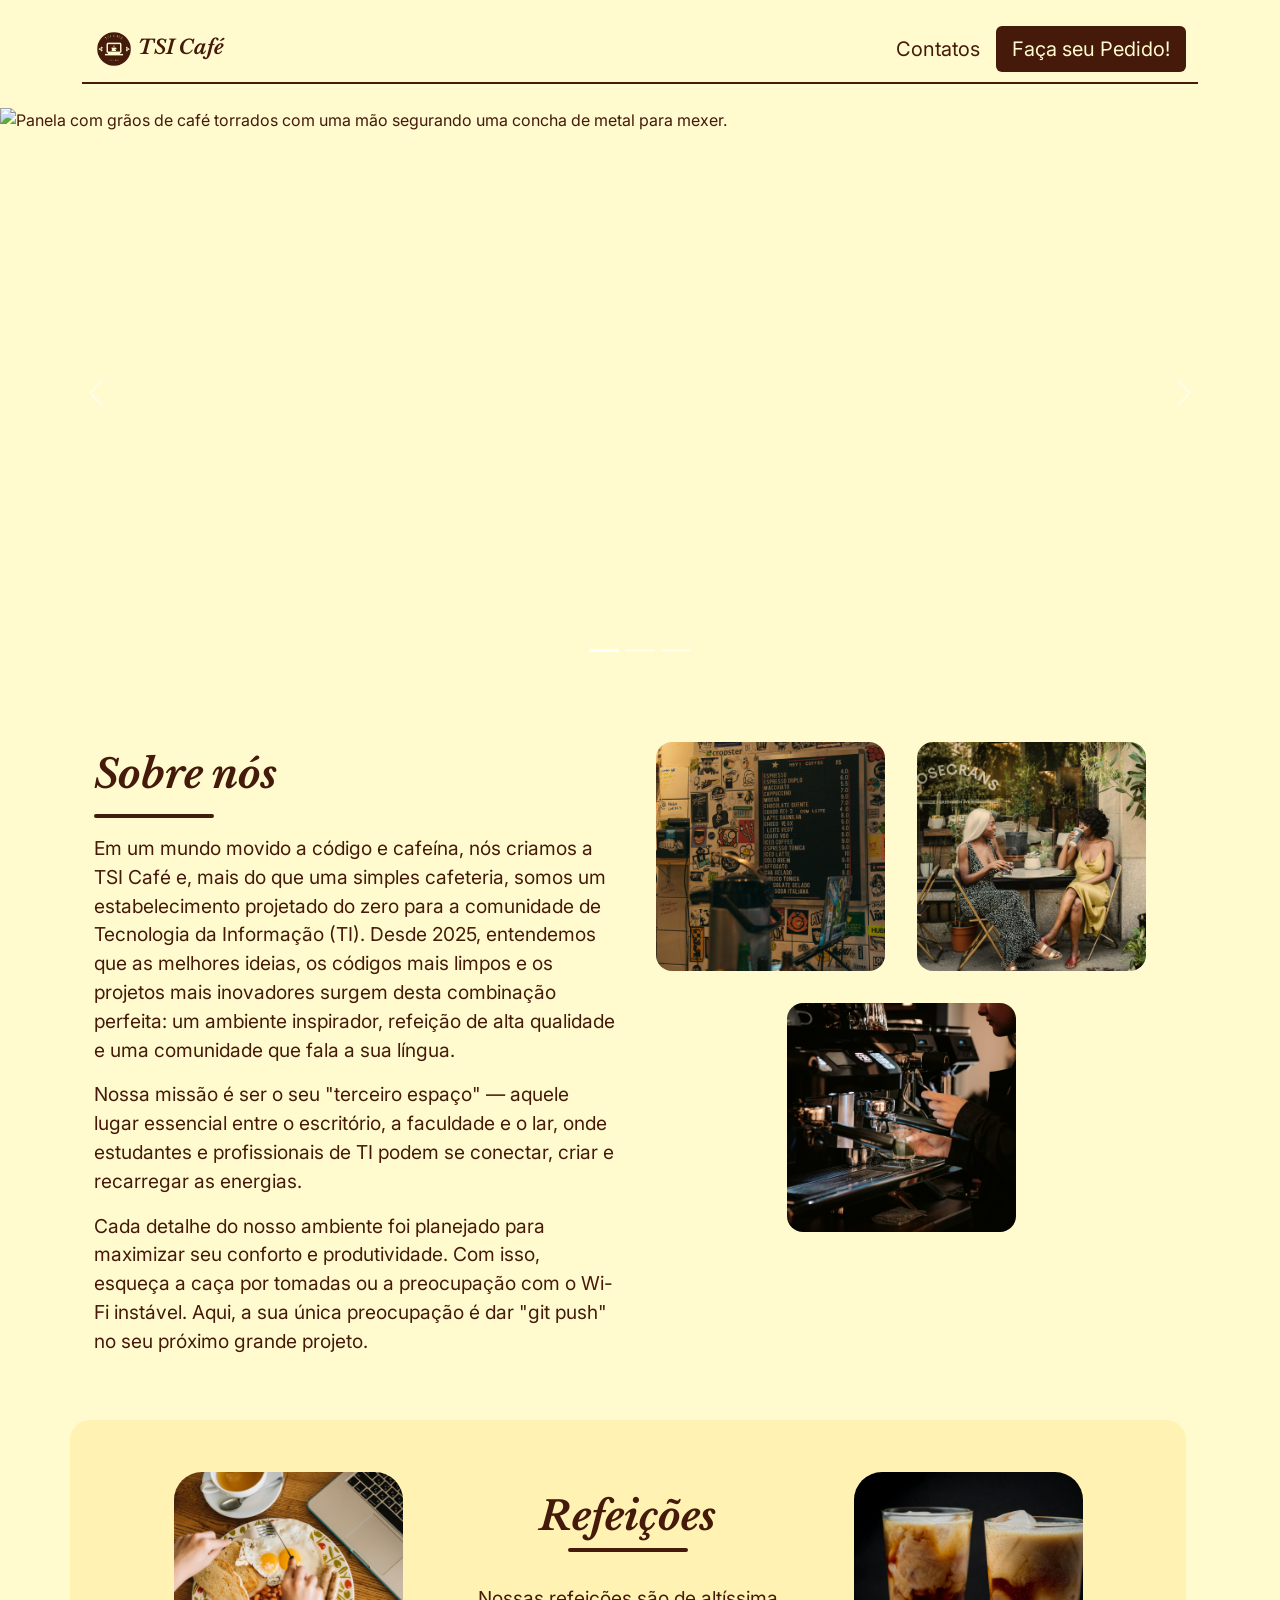
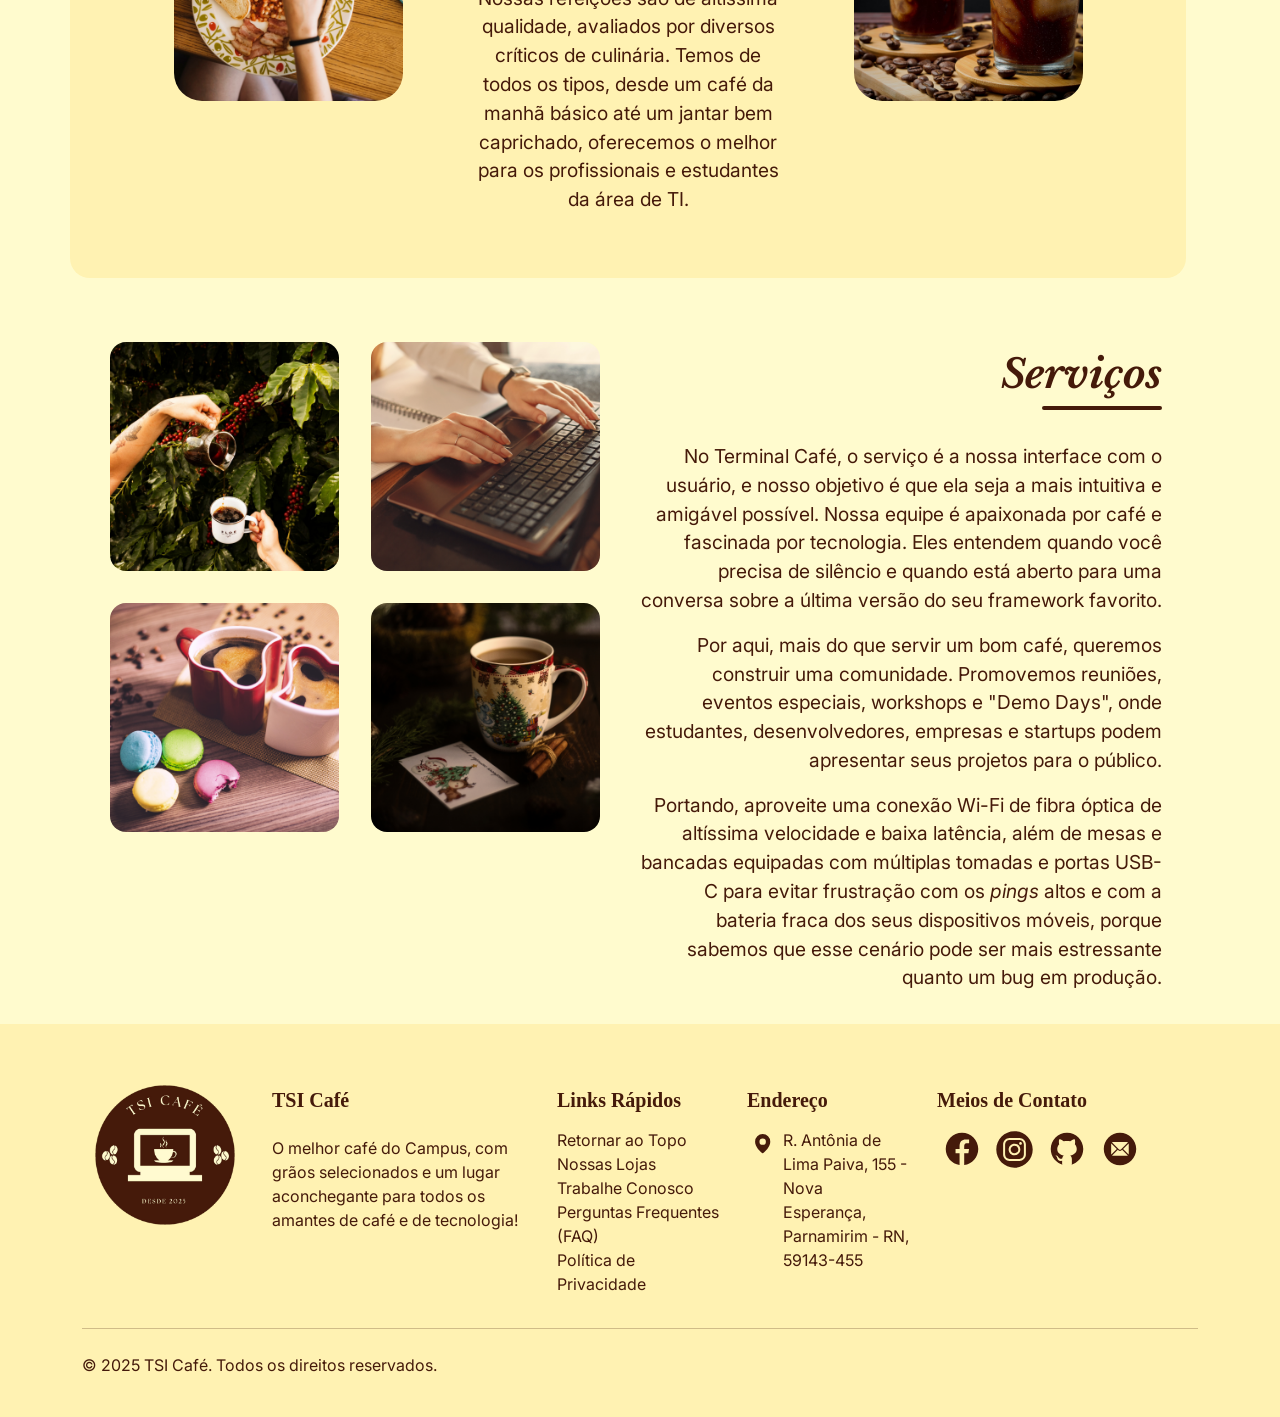
==== commit 0fb9fdba: "Adição de ícones e ajuste no home.html" ====
--- a/pages/home.html
+++ b/pages/home.html
@@ -1,318 +1,487 @@
 <!DOCTYPE html>
 <html lang="pt-BR">
+  <head>
+    <meta charset="UTF-8" />
+    <meta http-equiv="X-UA-Compatible" content="IE=edge" />
+    <meta name="viewport" content="width=device-width, initial-scale=1.0" />
+    <!-- Bootstrap 5 -->
+    <link
+      href="https://cdn.jsdelivr.net/npm/bootstrap@5.3.7/dist/css/bootstrap.min.css"
+      rel="stylesheet"
+    />
+    <!-- Arquivo CSS -->
+    <link rel="stylesheet" href="../public/home.css" />
+    <title>Bem-vindo(a) ao TSI Café!</title>
+  </head>
 
-<head>
-  <meta charset="UTF-8" />
-  <meta http-equiv="X-UA-Compatible" content="IE=edge" />
-  <meta name="viewport" content="width=device-width, initial-scale=1.0" />
-  <!-- Bootstrap 5 -->
-  <link href="https://cdn.jsdelivr.net/npm/bootstrap@5.3.7/dist/css/bootstrap.min.css" rel="stylesheet" />
-  <link rel="stylesheet" type='text/css' href="https://cdn.jsdelivr.net/gh/devicons/devicon@latest/devicon.min.css" />
-  <link rel="stylesheet" href="../public/home.css" />
-  <title>Bem-vindo(a) ao TSI Café!</title>
-</head>
-
-<body>
-  <!-- Barra de Navegação -->
-  <div id="barra-navegacao" class="container mt-3 mb-4 rounded-3">
-    <nav class="navbar navbar-expand-lg fs-5">
-      <div class="container-fluid">
-        <a class="navbar-brand" href="#">
-          <img src="../public/img/TSI Café LOGO (TRANSPARENTE).png" alt="Logo do TSI Café" width="40px" height="40px" />
-          TSI Café
-        </a>
-        <button class="navbar-toggler" type="button" data-bs-toggle="collapse" data-bs-target="#navbarNav"
-          aria-controls="navbarNav" aria-expanded="false" aria-label="Toggle navigation">
-          <span class="navbar-toggler-icon"></span>
-        </button>
-        <div class="collapse navbar-collapse" id="navbarNav">
-          <ul class="navbar-nav ms-auto">
-            </li>
-            <li class="nav-item">
-              <a class="nav-link" href="#">Contato</a>
-            </li>
-            <li class="nav-item">
-              <a class="nav-link btn ms-2" href="shop.html">Faça seu Pedido!</a>
-            </li>
-          </ul>
-        </div>
+  <body>
+    <!-- Barra de Navegação -->
+    <div id="barra-navegacao" class="container mt-3 mb-4 rounded-3">
+      <nav class="navbar navbar-expand-lg fs-5">
+        <div class="container-fluid">
+          <a class="navbar-brand" href="#">
+            <img
+              src="../public/img/icons/TSI Café LOGO (TRANSPARENTE).png"
+              alt="Logo do TSI Café"
+              width="40px"
+              height="40px"
+            />
+            TSI Café
+          </a>
+          <button
+            class="navbar-toggler"
+            type="button"
+            data-bs-toggle="collapse"
+            data-bs-target="#navbarNav"
+            aria-controls="navbarNav"
+            aria-expanded="false"
+            aria-label="Toggle navigation"
+          >
+            <span class="navbar-toggler-icon"></span>
+          </button>
+          <div class="collapse navbar-collapse" id="navbarNav">
+            <ul class="navbar-nav ms-auto">
+              <li class="nav-item">
+                <a class="nav-link" href="#contatos">Contatos</a>
+              </li>
+              <li class="nav-item">
+                <a class="nav-link btn ms-2 px-3" href="shop.html"
+                  >Faça seu Pedido!</a
+                >
+              </li>
+            </ul>
+          </div>
+        </div>
+      </nav>
+    </div>
+    <!-- Conteúdo/Página Principal -->
+    <!-- Banners (CARROSSEL SLIDES) -->
+    <div
+      id="apresentacao_cafeteria"
+      class="carousel slide carousel-fade mt-0 mb-5"
+    >
+      <div class="carousel-indicators">
+        <button
+          type="button"
+          data-bs-target="#apresentacao_cafeteria"
+          data-bs-slide-to="0"
+          class="active"
+          aria-current="true"
+          aria-label="Slide 1"
+        ></button>
+        <button
+          type="button"
+          data-bs-target="#apresentacao_cafeteria"
+          data-bs-slide-to="1"
+          aria-label="Slide 2"
+        ></button>
+        <button
+          type="button"
+          data-bs-target="#apresentacao_cafeteria"
+          data-bs-slide-to="2"
+          aria-label="Slide 3"
+        ></button>
       </div>
-    </nav>
-  </div>
-  <!-- Conteúdo/Página Principal -->
-  <!-- Banners (CARROSSEL SLIDES) -->
-  <div id="apresentacao_cafeteria" class="carousel slide carousel-fade mt-0 mb-5">
-    <div class="carousel-indicators">
-      <button type="button" data-bs-target="#apresentacao_cafeteria" data-bs-slide-to="0" class="active"
-        aria-current="true" aria-label="Slide 1"></button>
-      <button type="button" data-bs-target="#apresentacao_cafeteria" data-bs-slide-to="1" aria-label="Slide 2"></button>
-      <button type="button" data-bs-target="#apresentacao_cafeteria" data-bs-slide-to="2" aria-label="Slide 3"></button>
+      <div class="carousel-inner">
+        <!-- Slide 01 -->
+        <div class="carousel-item active">
+          <img
+            src="../public/img/Conheça.png"
+            class="d-block w-100"
+            alt="Panela com grãos de café torrados com uma mão segurando uma concha de metal para mexer."
+            style="width: auto; height: 570px"
+          />
+          <div class="carousel-caption d-none d-md-block">
+            <h4 class="banner-home-titulo">
+              Conheça como o nosso café é feito
+            </h4>
+            <p class="banner-home-descricao">
+              Trabalhamos com grãos selecionados, de origem única e torra
+              artesanal. Nossos baristas, ou como gostamos de chamar, nossos
+              "Engenheiros de Cafeína", estão prontos para preparar o melhor
+              café para auxiliar no seu desenvolvimento.
+            </p>
+          </div>
+        </div>
+        <!-- Slide 02 -->
+        <div class="carousel-item">
+          <img
+            src="../public/img/Aconchegue-se.png"
+            class="d-block w-100"
+            alt="Conjunto de três amigos em uma mesa aproveitando o café, com um deles usando um laptop."
+            style="width: auto; height: 570px"
+          />
+          <div class="carousel-caption d-none d-md-block">
+            <h4 class="banner-home-titulo">
+              Aconchegue-se com o nosso serviço de qualidade
+            </h4>
+            <p class="banner-home-descricao">
+              Seja para debugar um código complexo, compilar um projeto da
+              faculdade ou simplesmente sincronizar com a comunidade, o TSI Café
+              é a sua casa. Puxe uma cadeira, conecte seu notebook e vamos,
+              juntos, construir algo incrível.
+            </p>
+          </div>
+        </div>
+        <!-- Slide 03 -->
+        <div class="carousel-item">
+          <img
+            src="../public/img/Desfrute.png"
+            class="d-block w-100"
+            alt="Uma estante enorme de livros com uma escada de suporte de madeira a frente."
+            style="width: auto; height: 570px"
+          />
+          <div class="carousel-caption d-none d-md-block">
+            <h4 class="banner-home-titulo">Desfrute de nossas parcerias</h4>
+            <p class="banner-home-descricao">
+              Nosso ecossistema vai além do café. Em <i>collab</i> com as
+              principais empresas de tecnologia, startups e universidades,
+              compilamos eventos e workshops exclusivos para a nossa comunidade.
+              Além disso, nossas parcerias com livrarias e jornais garantem que
+              você sempre tenha acesso a conhecimento e cultura de qualidade,
+              sincronizando o melhor dos mundos para alimentar sua criatividade
+              e seus projetos.
+            </p>
+          </div>
+        </div>
+      </div>
+      <!-- Botões de navegação dos slides -->
+      <button
+        class="carousel-control-prev"
+        type="button"
+        data-bs-target="#apresentacao_cafeteria"
+        data-bs-slide="prev"
+      >
+        <span class="carousel-control-prev-icon" aria-hidden="true"></span>
+        <span class="visually-hidden">Anterior</span>
+      </button>
+      <button
+        class="carousel-control-next"
+        type="button"
+        data-bs-target="#apresentacao_cafeteria"
+        data-bs-slide="next"
+      >
+        <span class="carousel-control-next-icon" aria-hidden="true"></span>
+        <span class="visually-hidden">Próximo</span>
+      </button>
     </div>
-    <div class="carousel-inner">
-      <!-- Slide 01 -->
-      <div class="carousel-item active">
-        <img src="../public/img/Conheça.png" class="d-block w-100"
-          alt="Panela com grãos de café torrados com uma mão segurando uma concha de metal para mexer."
-          style="width: auto; height: 570px" />
-        <div class="carousel-caption d-none d-md-block">
-          <h4 class="banner-home-titulo">
-            Conheça como o nosso café é feito
-          </h4>
-          <p class="banner-home-descricao">
-            Trabalhamos com grãos selecionados, de origem única e torra
-            artesanal. Nossos baristas, ou como gostamos de chamar, nossos
-            "Engenheiros de Cafeína", estão prontos para preparar o melhor
-            café para auxiliar no seu desenvolvimento.
-          </p>
-        </div>
-      </div>
-      <!-- Slide 02 -->
-      <div class="carousel-item">
-        <img src="../public/img/Aconchegue-se.png" class="d-block w-100"
-          alt="Conjunto de três amigos em uma mesa aproveitando o café, com um deles usando um laptop."
-          style="width: auto; height: 570px" />
-        <div class="carousel-caption d-none d-md-block">
-          <h4 class="banner-home-titulo">
-            Aconchegue-se com o nosso serviço de qualidade
-          </h4>
-          <p class="banner-home-descricao">
-            Seja para debugar um código complexo, compilar um projeto da
-            faculdade ou simplesmente sincronizar com a comunidade, o TSI Café
-            é a sua casa. Puxe uma cadeira, conecte seu notebook e vamos,
-            juntos, construir algo incrível.
-          </p>
-        </div>
-      </div>
-      <!-- Slide 03 -->
-      <div class="carousel-item">
-        <img src="../public/img/Desfrute.png" class="d-block w-100"
-          alt="Uma estante enorme de livros com uma escada de suporte de madeira a frente."
-          style="width: auto; height: 570px" />
-        <div class="carousel-caption d-none d-md-block">
-          <h4 class="banner-home-titulo">Desfrute de nossas parcerias</h4>
-          <p class="banner-home-descricao">
-            Nosso ecossistema vai além do café. Em <i>collab</i> com as
-            principais empresas de tecnologia, startups e universidades,
-            compilamos eventos e workshops exclusivos para a nossa comunidade.
-            Além disso, nossas parcerias com livrarias e jornais garantem que
-            você sempre tenha acesso a conhecimento e cultura de qualidade,
-            sincronizando o melhor dos mundos para alimentar sua criatividade
-            e seus projetos.
-          </p>
-        </div>
-      </div>
-    </div>
-    <!-- Botões de navegação dos slides -->
-    <button class="carousel-control-prev" type="button" data-bs-target="#apresentacao_cafeteria" data-bs-slide="prev">
-      <span class="carousel-control-prev-icon" aria-hidden="true"></span>
-      <span class="visually-hidden">Anterior</span>
-    </button>
-    <button class="carousel-control-next" type="button" data-bs-target="#apresentacao_cafeteria" data-bs-slide="next">
-      <span class="carousel-control-next-icon" aria-hidden="true"></span>
-      <span class="visually-hidden">Próximo</span>
-    </button>
-  </div>
-  <main class="container mb-3 w-100">
-    <!-- Seção "Sobre nós" -->
-    <section id="sobre-container" class="container row">
-      <article class="col w-50 text-start">
-        <h1 class="secao-titulo">Sobre nós</h1>
-        <hr style="
+    <main class="container mb-3 w-100">
+      <!-- Seção "Sobre nós" -->
+      <section id="sobre-container" class="container row">
+        <article class="col w-50 text-start">
+          <h1 class="secao-titulo">Sobre nós</h1>
+          <hr
+            style="
               width: 120px;
               border: 2.75px solid #451a0a;
               border-radius: 5px;
               opacity: 1;
-            " />
-        <p class="descricao">
-          Em um mundo movido a código e cafeína, nós criamos a TSI Café e,
-          mais do que uma simples cafeteria, somos um estabelecimento
-          projetado do zero para a comunidade de Tecnologia da Informação
-          (TI). Desde 2025, entendemos que as melhores ideias, os códigos mais
-          limpos e os projetos mais inovadores surgem desta combinação
-          perfeita: um ambiente inspirador, refeição de alta qualidade e uma
-          comunidade que fala a sua língua.
-        </p>
-        <p class="descricao">
-          Nossa missão é ser o seu "terceiro espaço" — aquele lugar essencial
-          entre o escritório, a faculdade e o lar, onde estudantes e
-          profissionais de TI podem se conectar, criar e recarregar as
-          energias.
-        </p>
-        <p class="descricao">
-          Cada detalhe do nosso ambiente foi planejado para maximizar seu
-          conforto e produtividade. Com isso, esqueça a caça por tomadas ou a
-          preocupação com o Wi-Fi instável. Aqui, a sua única preocupação é
-          dar "git push" no seu próximo grande projeto.
-        </p>
-      </article>
-      <figure class="col w-50">
-        <img class="rounded-5 float-start w-50 p-3" src="../public/img/Espaço 03 (EXTRAS).png"
-          alt="Espaço de atendimento com o laptop e a parede preenchida de adesivos diversos, além de um menu na parede com todos os itens disponíveis." />
-        <img class="rounded-5 float-end w-50 p-3" src="../public/img/Espaço 01 (EXTRAS).png"
-          alt="Duas mulheres negras, uma jovem e uma idosa, sentadas na frente de um estabelecimento, enquanto coversam e tomam café." />
-        <img class="rounded-5 mx-auto d-block w-50 p-3" src="../public/img/Espaço 02 (EXTRAS).png"
-          alt="Uma máquina de café profissional sendo usada por um homem calcasiano preparando uma xícara de café." />
-      </figure>
-    </section>
-    <!-- Seção "Refeições" -->
-    <section id="refeicoes-container" class="container row p-5">
-      <figure class="col w-25">
-        <img class="rounded-5 mx-auto d-block align-middle w-75 p-1" src="../public/img/Refeição (EXTRAS).png"
-          alt="Em destaque, um prato cheio com ovos, pão, feijão e bacon, além de um copo de café e, ao lado, um laptop." />
-      </figure>
-      <article class="col w-50 text-center">
-        <h1 class="secao-titulo">Refeições</h1>
-        <hr style="
+            "
+          />
+          <p class="descricao">
+            Em um mundo movido a código e cafeína, nós criamos a TSI Café e,
+            mais do que uma simples cafeteria, somos um estabelecimento
+            projetado do zero para a comunidade de Tecnologia da Informação
+            (TI). Desde 2025, entendemos que as melhores ideias, os códigos mais
+            limpos e os projetos mais inovadores surgem desta combinação
+            perfeita: um ambiente inspirador, refeição de alta qualidade e uma
+            comunidade que fala a sua língua.
+          </p>
+          <p class="descricao">
+            Nossa missão é ser o seu "terceiro espaço" — aquele lugar essencial
+            entre o escritório, a faculdade e o lar, onde estudantes e
+            profissionais de TI podem se conectar, criar e recarregar as
+            energias.
+          </p>
+          <p class="descricao">
+            Cada detalhe do nosso ambiente foi planejado para maximizar seu
+            conforto e produtividade. Com isso, esqueça a caça por tomadas ou a
+            preocupação com o Wi-Fi instável. Aqui, a sua única preocupação é
+            dar "git push" no seu próximo grande projeto.
+          </p>
+        </article>
+        <figure class="col w-50">
+          <img
+            class="rounded-5 float-start w-50 p-3"
+            src="../public/img/Espaço 03 (EXTRAS).png"
+            alt="Espaço de atendimento com o laptop e a parede preenchida de adesivos diversos, além de um menu na parede com todos os itens disponíveis."
+          />
+          <img
+            class="rounded-5 float-end w-50 p-3"
+            src="../public/img/Espaço 01 (EXTRAS).png"
+            alt="Duas mulheres negras, uma jovem e uma idosa, sentadas na frente de um estabelecimento, enquanto coversam e tomam café."
+          />
+          <img
+            class="rounded-5 mx-auto d-block w-50 p-3"
+            src="../public/img/Espaço 02 (EXTRAS).png"
+            alt="Uma máquina de café profissional sendo usada por um homem calcasiano preparando uma xícara de café."
+          />
+        </figure>
+      </section>
+      <!-- Seção "Refeições" -->
+      <section id="refeicoes-container" class="container row p-5">
+        <figure class="col w-25">
+          <img
+            class="rounded-5 mx-auto d-block align-middle w-75 p-1"
+            src="../public/img/Refeição (EXTRAS).png"
+            alt="Em destaque, um prato cheio com ovos, pão, feijão e bacon, além de um copo de café e, ao lado, um laptop."
+          />
+        </figure>
+        <article class="col w-50 text-center">
+          <h1 class="secao-titulo">Refeições</h1>
+          <hr
+            style="
               margin: 0 auto 2rem auto;
               width: 120px;
               border: 2.75px solid #451a0a;
               border-radius: 5px;
               opacity: 1;
-            " />
-        <p class="descricao">
-          Nossas refeições são de altíssima qualidade, avaliados por diversos
-          críticos de culinária. Temos de todos os tipos, desde um café da
-          manhã básico até um jantar bem caprichado, oferecemos o melhor para
-          os profissionais e estudantes da área de TI.
-        </p>
-      </article>
-      <figure class="col w-25">
-        <img class="rounded-5 mx-auto d-block w-75 p-1" src="../public/img/Café gelado (EXTRAS).png"
-          alt="Dois copos de vidro transparente de café com leite gelado." />
-      </figure>
-    </section>
-    <!-- Seção "Serviços" -->
-    <section id="servicos-container" class="container row">
-      <figure class="col w-50">
-        <img class="rounded-5 float-start w-50 p-3" src="../public/img/Campos de Café (EXTRAS).png"
-          alt="Copo de café sendo servido em frente a uma muda de café." />
-        <img class="rounded-5 float-end w-50 p-3" src="../public/img/Computador (EXTRAS).png"
-          alt="Um laptop sendo usado por uma pessoa com um caderno aberto embaixo dos braços." />
-        <img class="rounded-5 float-start w-50 p-3" src="../public/img/Evento 01 (EXTRAS).png"
-          alt="Duas xícaras com formato de coração cheios de café, acompanhados de macarones coloridos." />
-        <img class="rounded-5 float-end w-50 p-3" src="../public/img/Evento 02 (EXTRAS).png"
-          alt="Uma caneca com árvore de natal como desenho cheio de café, ao lado de um conjunto de canela e uma carta de Natal." />
-      </figure>
-      <article class="col w-50 text-end">
-        <h1 class="secao-titulo">Serviços</h1>
-        <hr style="
+            "
+          />
+          <p class="descricao">
+            Nossas refeições são de altíssima qualidade, avaliados por diversos
+            críticos de culinária. Temos de todos os tipos, desde um café da
+            manhã básico até um jantar bem caprichado, oferecemos o melhor para
+            os profissionais e estudantes da área de TI.
+          </p>
+        </article>
+        <figure class="col w-25">
+          <img
+            class="rounded-5 mx-auto d-block w-75 p-1"
+            src="../public/img/Café gelado (EXTRAS).png"
+            alt="Dois copos de vidro transparente de café com leite gelado."
+          />
+        </figure>
+      </section>
+      <!-- Seção "Serviços" -->
+      <section id="servicos-container" class="container row">
+        <figure class="col w-50">
+          <img
+            class="rounded-5 float-start w-50 p-3"
+            src="../public/img/Campos de Café (EXTRAS).png"
+            alt="Copo de café sendo servido em frente a uma muda de café."
+          />
+          <img
+            class="rounded-5 float-end w-50 p-3"
+            src="../public/img/Computador (EXTRAS).png"
+            alt="Um laptop sendo usado por uma pessoa com um caderno aberto embaixo dos braços."
+          />
+          <img
+            class="rounded-5 float-start w-50 p-3"
+            src="../public/img/Evento 01 (EXTRAS).png"
+            alt="Duas xícaras com formato de coração cheios de café, acompanhados de macarones coloridos."
+          />
+          <img
+            class="rounded-5 float-end w-50 p-3"
+            src="../public/img/Evento 02 (EXTRAS).png"
+            alt="Uma caneca com árvore de natal como desenho cheio de café, ao lado de um conjunto de canela e uma carta de Natal."
+          />
+        </figure>
+        <article class="col w-50 text-end">
+          <h1 class="secao-titulo">Serviços</h1>
+          <hr
+            style="
               margin: 0 0 2rem auto;
               width: 120px;
               border: 2.75px solid #451a0a;
               border-radius: 5px;
               opacity: 1;
-            " />
-        <p class="descricao">
-          No Terminal Café, o serviço é a nossa interface com o usuário, e
-          nosso objetivo é que ela seja a mais intuitiva e amigável possível.
-          Nossa equipe é apaixonada por café e fascinada por tecnologia. Eles
-          entendem quando você precisa de silêncio e quando está aberto para
-          uma conversa sobre a última versão do seu framework favorito.
-        </p>
-        <p class="descricao">
-          Por aqui, mais do que servir um bom café, queremos construir uma
-          comunidade. Promovemos reuniões, eventos especiais, workshops e
-          "Demo Days", onde estudantes, desenvolvedores, empresas e startups
-          podem apresentar seus projetos para o público.
-        </p>
-        <p class="descricao">
-          Portando, aproveite uma conexão Wi-Fi de fibra óptica de altíssima
-          velocidade e baixa latência, além de mesas e bancadas equipadas com
-          múltiplas tomadas e portas USB-C para evitar frustração com os
-          <i>pings</i> altos e com a bateria fraca dos seus dispositivos
-          móveis, porque sabemos que esse cenário pode ser mais estressante
-          quanto um bug em produção.
-        </p>
-      </article>
-    </section>
-  </main>
-  <!-- Rodepé da Página -->
-  <footer class="pt-5 pb-4">
-    <div class="container text-center text-md-start">
-      <div class="row text-center text-md-start">
-        <!-- Resumo da Marca -->
-        <figure class="col-md-3 col-lg-2 col-xl-2 mx-auto">
-          <img id="logo-tsi-cafe-maior" class="p-0 m-0 w-100" src="../public/img/TSI Café LOGO (TRANSPARENTE).png"
-            alt="Logo do TSI Café" />
-        </figure>
-        <div class="col-md-3 col-lg-3 col-xl-3 mx-auto mt-3">
-          <h5 class="mb-4 rodape-titulo">TSI Café</h5>
-          <p>
-            O melhor café do Campus, com grãos selecionados e um lugar
-            aconchegante para todos os amantes de café e de tecnologia!
-          </p>
-        </div>
-        <!-- Liks de Acesso Rápidos -->
-        <div class="col-md-2 col-lg-2 col-xl-2 mx-auto mt-3">
-          <h5 class="text-uppercase mb-4 rodape-titulo">Links Rápidos</h5>
-          <ul class="list-unstyled">
-            <li>
-              <a href="#navbarDropdownMenuLink" style="text-decoration: none"> Retornar ao Menu</a>
-            </li>
-            <li>
-              <a style="text-decoration: none"> Nossas Lojas</a>
-            </li>
-            <li>
-              <a style="text-decoration: none"> Trabalhe Conosco</a>
-            </li>
-            <li>
-              <a style="text-decoration: none">
-                Perguntas Frequentes (FAQ)</a>
-            </li>
-            <li>
-              <a style="text-decoration: none">
-                Política de Privacidade</a>
-            </li>
-          </ul>
-        </div>
-        <!-- Endereço do Estabelecimento -->
-        <div class="col-md-3 col-lg-2 col-xl-2 mx-auto mt-3">
-          <h5 class="text-uppercase mb-4 rodape-titulo">Endereço</h5>
-          <p>
-            <li>
-              <a href="https://www.google.com/maps/place/R.+Ant%C3%B4nia+de+Lima+Paiva,+155+-+Nova+Esperan%C3%A7a,+Parnamirim+-+RN,+59143-455/@-5.9387985,-35.2691337,17z/data=!3m1!4b1!4m6!3m5!1s0x7b2577c0c020119:0x3b971322b9476608!8m2!3d-5.9386618!4d-35.2663479!16s%2Fg%2F11bw4p6cqf?entry=ttu&g_ep=EgoyMDI1MDcyMy4wIKXMDSoASAFQAw%3D%3D"
-                style="text-decoration: none">R. Antônia de Lima Paiva, 155 -
-                Nova Esperança, Parnamirim - RN, 59143-455</a>
-            </li>
-          </p>
-        </div>
-        <!-- Meios de Comunicação / Redes Sociais -->
-        <div class="col-md-4 col-lg-3 col-xl-3 mx-auto mt-3">
-          <h5 class="text-uppercase mb-4 rodape-titulo">Meios de Contato</h5>
-          <a href="https://www.facebook.com/IFRNPAR/?locale=pt_BR" class="btn btn-social mx-1">
-            <i class="devicon-facebook-plain "></i>
-            <a href="https://github.com/leticia2025IFRN/trabalho_PWEB_B2" class="btn btn-social mx-1">
-              <i class="devicon-github-original colored"></i>
+            "
+          />
+          <p class="descricao">
+            No Terminal Café, o serviço é a nossa interface com o usuário, e
+            nosso objetivo é que ela seja a mais intuitiva e amigável possível.
+            Nossa equipe é apaixonada por café e fascinada por tecnologia. Eles
+            entendem quando você precisa de silêncio e quando está aberto para
+            uma conversa sobre a última versão do seu framework favorito.
+          </p>
+          <p class="descricao">
+            Por aqui, mais do que servir um bom café, queremos construir uma
+            comunidade. Promovemos reuniões, eventos especiais, workshops e
+            "Demo Days", onde estudantes, desenvolvedores, empresas e startups
+            podem apresentar seus projetos para o público.
+          </p>
+          <p class="descricao">
+            Portando, aproveite uma conexão Wi-Fi de fibra óptica de altíssima
+            velocidade e baixa latência, além de mesas e bancadas equipadas com
+            múltiplas tomadas e portas USB-C para evitar frustração com os
+            <i>pings</i> altos e com a bateria fraca dos seus dispositivos
+            móveis, porque sabemos que esse cenário pode ser mais estressante
+            quanto um bug em produção.
+          </p>
+        </article>
+      </section>
+    </main>
+    <!-- Rodepé da Página -->
+    <footer class="pt-5 pb-4">
+      <div class="container text-center text-md-start">
+        <div class="row text-center text-md-start">
+          <!-- Resumo da Marca -->
+          <figure class="col-md-3 col-lg-2 col-xl-2 mx-auto">
+            <img
+              id="logo-tsi-cafe-maior"
+              class="p-0 m-0 w-100"
+              src="../public/img/icons/TSI Café LOGO (TRANSPARENTE).png"
+              alt="Logo do TSI Café"
+            />
+          </figure>
+          <div class="col-md-3 col-lg-3 col-xl-3 mx-auto mt-3">
+            <h5 class="mb-4 rodape-titulo">TSI Café</h5>
+            <p>
+              O melhor café do Campus, com grãos selecionados e um lugar
+              aconchegante para todos os amantes de café e de tecnologia!
+            </p>
+          </div>
+          <!-- Liks de Acesso Rápidos -->
+          <div class="col-md-2 col-lg-2 col-xl-2 mx-auto mt-3">
+            <h5 class="mb-3 rodape-titulo">Links Rápidos</h5>
+            <ul class="list-unstyled">
+              <li>
+                <a
+                  href="#barra-navegacao"
+                  style="text-decoration: none; color: #451a0a"
+                >
+                  Retornar ao Topo</a
+                >
+              </li>
+              <li>
+                <a style="text-decoration: none"> Nossas Lojas</a>
+              </li>
+              <li>
+                <a style="text-decoration: none"> Trabalhe Conosco</a>
+              </li>
+              <li>
+                <a style="text-decoration: none"> Perguntas Frequentes (FAQ)</a>
+              </li>
+              <li>
+                <a style="text-decoration: none"> Política de Privacidade</a>
+              </li>
+            </ul>
+          </div>
+          <!-- Endereço do Estabelecimento -->
+          <div class="col-md-3 col-lg-2 col-xl-2 mx-auto mt-3">
+            <h5 class="mb-3 rodape-titulo">Endereço</h5>
+            <p style="display: flex; flex-direction: row">
+              <img class="m-0 p-0"
+              src="../public/img/icons/location-dot-solid-full.svg"
+              alt="Endereço" width="32px" height="32px"">
+              <a
+                class="mx-1"
+                href="https://www.google.com/maps/place/R.+Ant%C3%B4nia+de+Lima+Paiva,+155+-+Nova+Esperan%C3%A7a,+Parnamirim+-+RN,+59143-455/@-5.9387985,-35.2691337,17z/data=!3m1!4b1!4m6!3m5!1s0x7b2577c0c020119:0x3b971322b9476608!8m2!3d-5.9386618!4d-35.2663479!16s%2Fg%2F11bw4p6cqf?entry=ttu&g_ep=EgoyMDI1MDcyMy4wIKXMDSoASAFQAw%3D%3D"
+                style="text-decoration: none; color: #451a0a"
+              >
+                R. Antônia de Lima Paiva, 155 - Nova Esperança, Parnamirim - RN,
+                59143-455
+              </a>
+            </p>
+          </div>
+          <!-- Meios de Comunicação / Redes Sociais -->
+          <div id="contatos" class="col-md-4 col-lg-3 col-xl-3 mx-auto mt-3">
+            <h5 class="mb-3 rodape-titulo">Meios de Contato</h5>
+            <a
+              href="https://www.facebook.com/IFRNPAR/?locale=pt_BR"
+              class="btn btn-social mx-1 p-0"
+            >
+              <img
+                src="../public/img/icons/facebook-logo.svg"
+                alt="Facebook"
+                width="40px"
+                height="40px"
+              />
             </a>
+            <a
+              href="https://www.instagram.com/ifrnpar_oficial/?hl=pt"
+              class="btn btn-social mx-1 p-0"
+            >
+              <img
+                src="../public/img/icons/instagram-logo.svg"
+                alt="Instagram"
+                width="37px"
+                height="37px"
+              />
+            </a>
+            <a
+              href="https://github.com/leticia2025IFRN/trabalho_PWEB_B2"
+              class="btn btn-social mx-1 p-0"
+            >
+              <img
+                src="../public/img/icons/github-logo.svg"
+                alt="GitHub"
+                width="40px"
+                height="40px"
+              />
+            </a>
+            <a href="#" class="btn btn-social mx-1 p-0">
+              <img
+                src="../public/img/icons/envelope-circle-fill-svgrepo-com.svg"
+                alt="E-mail"
+                width="38px"
+                height="38px"
+              />
+            </a>
+          </div>
+        </div>
+        <hr class="mb-4" />
+        <div class="row">
+          <!-- Direitos autorais -->
+          <div class="col-md-7 col-lg-8">
+            <p class="text-md-start">
+              &copy 2025 TSI Café. Todos os direitos reservados.
+            </p>
+          </div>
+          <!-- Cartões "Disponíveis" -->
+          <div class="col-md-5 col-lg-4">
+            <div class="text-center text-md-end">
+              <ul class="list-unstyled list-inline">
+                <li class="list-inline-item">
+                  <a href="#" style="text-decoration: none"
+                    ><i class="fab fa-cc-visa"></i
+                  ></a>
+                </li>
+                <li class="list-inline-item">
+                  <a href="#" style="text-decoration: none"
+                    ><i class="fab fa-cc-mastercard"></i
+                  ></a>
+                </li>
+                <li class="list-inline-item">
+                  <a href="#" style="text-decoration: none"
+                    ><i class="fab fa-paypal"></i
+                  ></a>
+                </li>
+              </ul>
+            </div>
+          </div>
+          <!-- <div class="col-md-5 col-lg-4">
+            <div class="row d-flex flex-row text-end">
+              <figure class="col m-0 p-0">
+                <img
+                  class="m-0 p-0"
+                  src="../public/img/icons/cc-visa-brands-solid-full.svg"
+                  alt="Visa"
+                  width="30%"
+                />
+              </figure>
+              <figure class="col m-0 p-0">
+                <img
+                  class="m-0 p-0"
+                  src="../public/img/icons/cc-mastercard-brands-solid-full.svg"
+                  alt="Mastercard"
+                  width="30%"
+                />
+              </figure>
+              <figure class="col m-0 p-0">
+                <img
+                  class="m-0 p-0"
+                  src="../public/img/icons/cc-paypal-brands-solid-full.svg"
+                  alt="PayPal"
+                  width="30%"
+                />
+              </figure>
+            </div>
+          </div> -->
         </div>
       </div>
-      <!-- Direitos autorais -->
-      <hr class="mb-4" />
-      <div class="row align-items-center">
-        <div class="col-md-7 col-lg-8">
-          <p class="text-center text-md-start">
-            &copy 2025 TSI Café. Todos os direitos reservados.
-          </p>
-        </div>
-        <div class="col-md-5 col-lg-4">
-          <div class="text-center text-md-end">
-            <ul class="list-unstyled list-inline">
-              <li class="list-inline-item">
-                <a href="#" style="text-decoration: none"><i class="fab fa-cc-visa"></i></a>
-              </li>
-              <li class="list-inline-item">
-                <a href="#" style="text-decoration: none"><i class="fab fa-cc-mastercard"></i></a>
-              </li>
-              <li class="list-inline-item">
-                <a href="#" style="text-decoration: none"><i class="fab fa-paypal"></i></a>
-              </li>
-            </ul>
-          </div>
-        </div>
-      </div>
-    </div>
-  </footer>
-</body>
-<script src="https://cdn.jsdelivr.net/npm/bootstrap@5.3.7/dist/js/bootstrap.bundle.min.js"></script>
-
-</html>+    </footer>
+  </body>
+  <script src="https://cdn.jsdelivr.net/npm/bootstrap@5.3.7/dist/js/bootstrap.bundle.min.js"></script>
+</html>
--- a/public/home.css
+++ b/public/home.css
@@ -19,16 +19,16 @@
 }
 
 #barra-navegacao .navbar {
-    border-bottom: 2px solid #451a0a;
-    background-color:  #fffbce;
+  border-bottom: 2px solid #451a0a;
+  background-color: #fffbce;
 }
 .navbar-nav .nav-link {
-    color: #451a0a; 
+  color: #451a0a;
 }
 
 .navbar-nav .nav-link.btn {
-    color: #fffbce; 
-    background-color: #451a0a;
+  color: #fffbce;
+  background-color: #451a0a;
 }
 
 .navbar-brand {
@@ -42,8 +42,7 @@
 }
 
 .navbar-brand,
-.banner-home-titulo,
-.rodape-titulo {
+.banner-home-titulo {
   font-family: "Libre Baskerville", serif, "Times New Roman", Times, serif;
   font-weight: bold;
   font-style: italic;
@@ -77,4 +76,9 @@
 /* ===== RODAPÉ ===== */
 footer {
   background-color: #fff2b2;
-}+}
+
+.rodape-titulo {
+  font-family: "Libre Baskerville", serif, "Times New Roman", Times, serif;
+  font-weight: bold;
+}
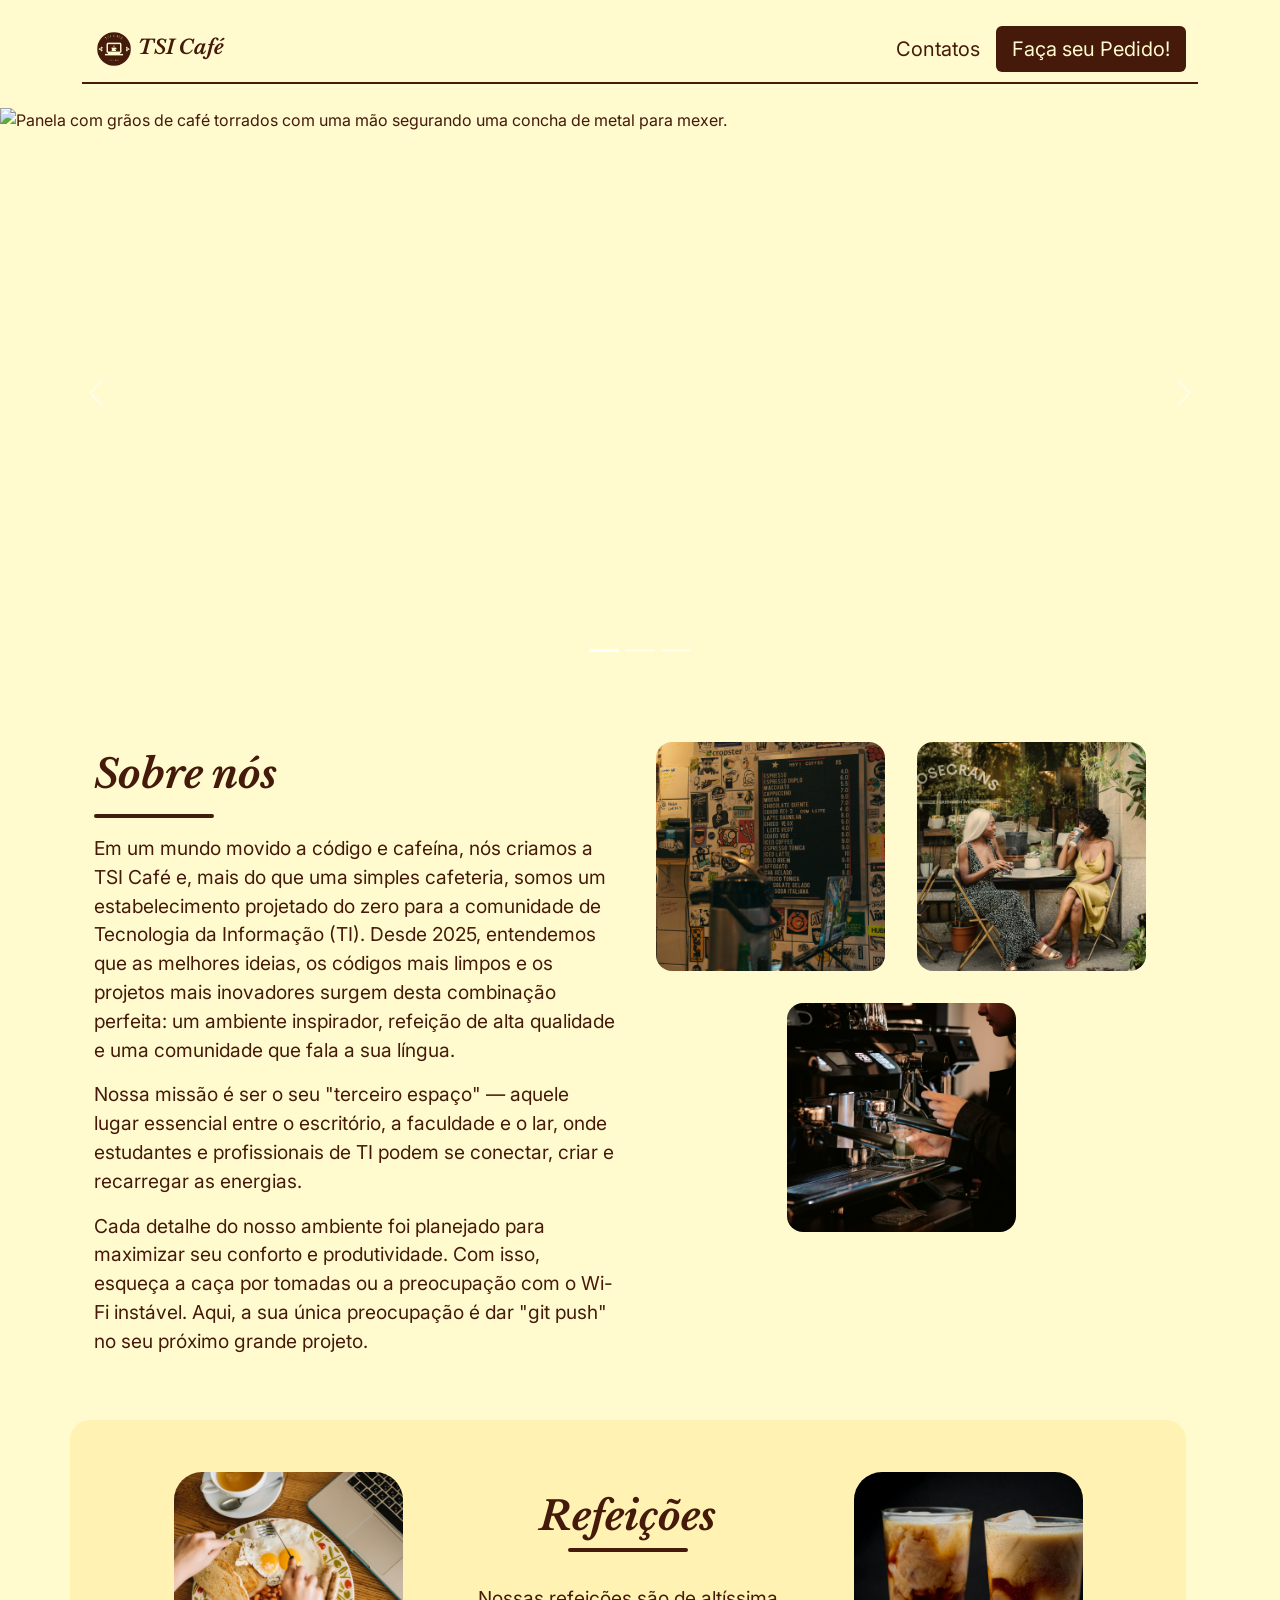
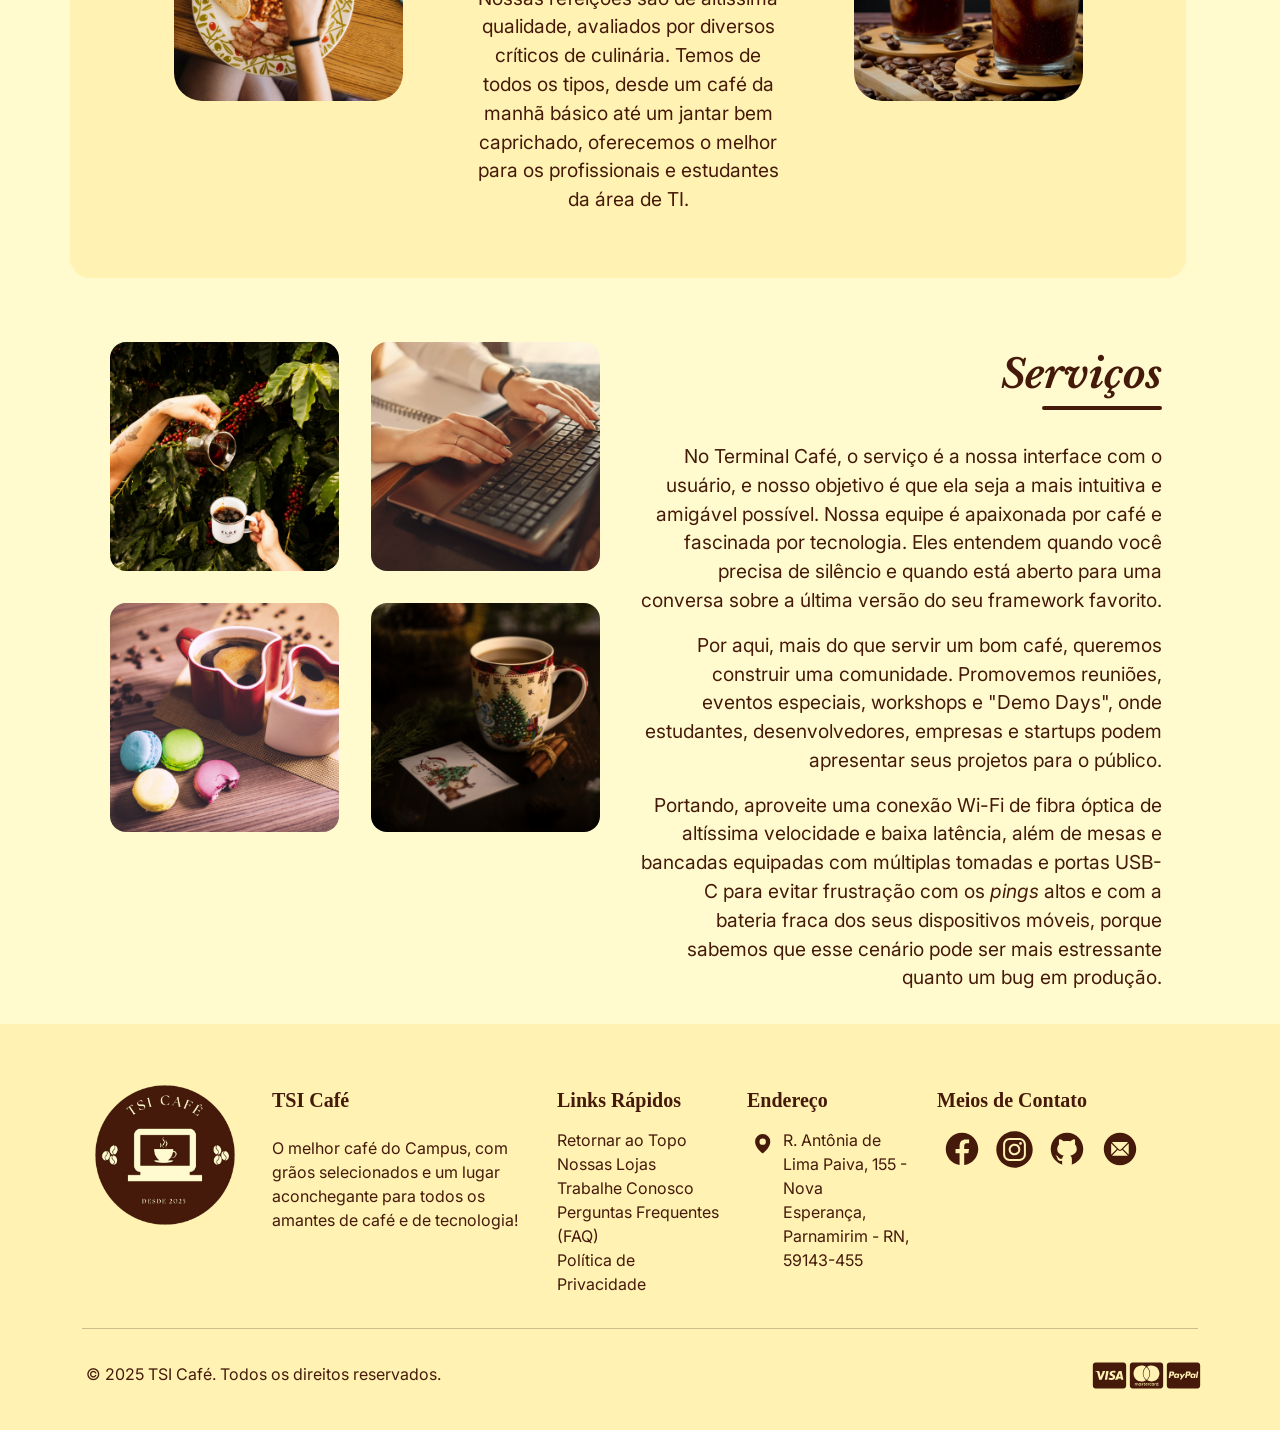
==== commit 77420f55: "Finalização do home.html" ====
--- a/pages/home.html
+++ b/pages/home.html
@@ -421,64 +421,37 @@
             </a>
           </div>
         </div>
-        <hr class="mb-4" />
-        <div class="row">
+        <hr class="mb-3" />
+        <div class="row align-items-center p-1">
           <!-- Direitos autorais -->
-          <div class="col-md-7 col-lg-8">
-            <p class="text-md-start">
+          <div class="col-md-7 col-lg-8" style="margin-top: 0.8rem">
+            <p class="text-center text-md-start">
               &copy 2025 TSI Café. Todos os direitos reservados.
             </p>
           </div>
           <!-- Cartões "Disponíveis" -->
-          <div class="col-md-5 col-lg-4">
-            <div class="text-center text-md-end">
-              <ul class="list-unstyled list-inline">
-                <li class="list-inline-item">
-                  <a href="#" style="text-decoration: none"
-                    ><i class="fab fa-cc-visa"></i
-                  ></a>
-                </li>
-                <li class="list-inline-item">
-                  <a href="#" style="text-decoration: none"
-                    ><i class="fab fa-cc-mastercard"></i
-                  ></a>
-                </li>
-                <li class="list-inline-item">
-                  <a href="#" style="text-decoration: none"
-                    ><i class="fab fa-paypal"></i
-                  ></a>
-                </li>
-              </ul>
-            </div>
-          </div>
-          <!-- <div class="col-md-5 col-lg-4">
-            <div class="row d-flex flex-row text-end">
-              <figure class="col m-0 p-0">
-                <img
-                  class="m-0 p-0"
-                  src="../public/img/icons/cc-visa-brands-solid-full.svg"
-                  alt="Visa"
-                  width="30%"
-                />
-              </figure>
-              <figure class="col m-0 p-0">
-                <img
-                  class="m-0 p-0"
-                  src="../public/img/icons/cc-mastercard-brands-solid-full.svg"
-                  alt="Mastercard"
-                  width="30%"
-                />
-              </figure>
-              <figure class="col m-0 p-0">
-                <img
-                  class="m-0 p-0"
-                  src="../public/img/icons/cc-paypal-brands-solid-full.svg"
-                  alt="PayPal"
-                  width="30%"
-                />
-              </figure>
-            </div>
-          </div> -->
+          <div
+            class="col-md-5 col-lg-4 d-flex flex-row justify-content-end m-0 p-1"
+          >
+            <img
+              class="m-0 p-0"
+              src="../public/img/icons/cc-visa-brands-solid-full.svg"
+              alt="Visa"
+              width="10%"
+            />
+            <img
+              class="m-0 p-0"
+              src="../public/img/icons/cc-mastercard-brands-solid-full.svg"
+              alt="Mastercard"
+              width="10%"
+            />
+            <img
+              class="m-0 p-0"
+              src="../public/img/icons/cc-paypal-brands-solid-full.svg"
+              alt="PayPal"
+              width="10%"
+            />
+          </div>
         </div>
       </div>
     </footer>
